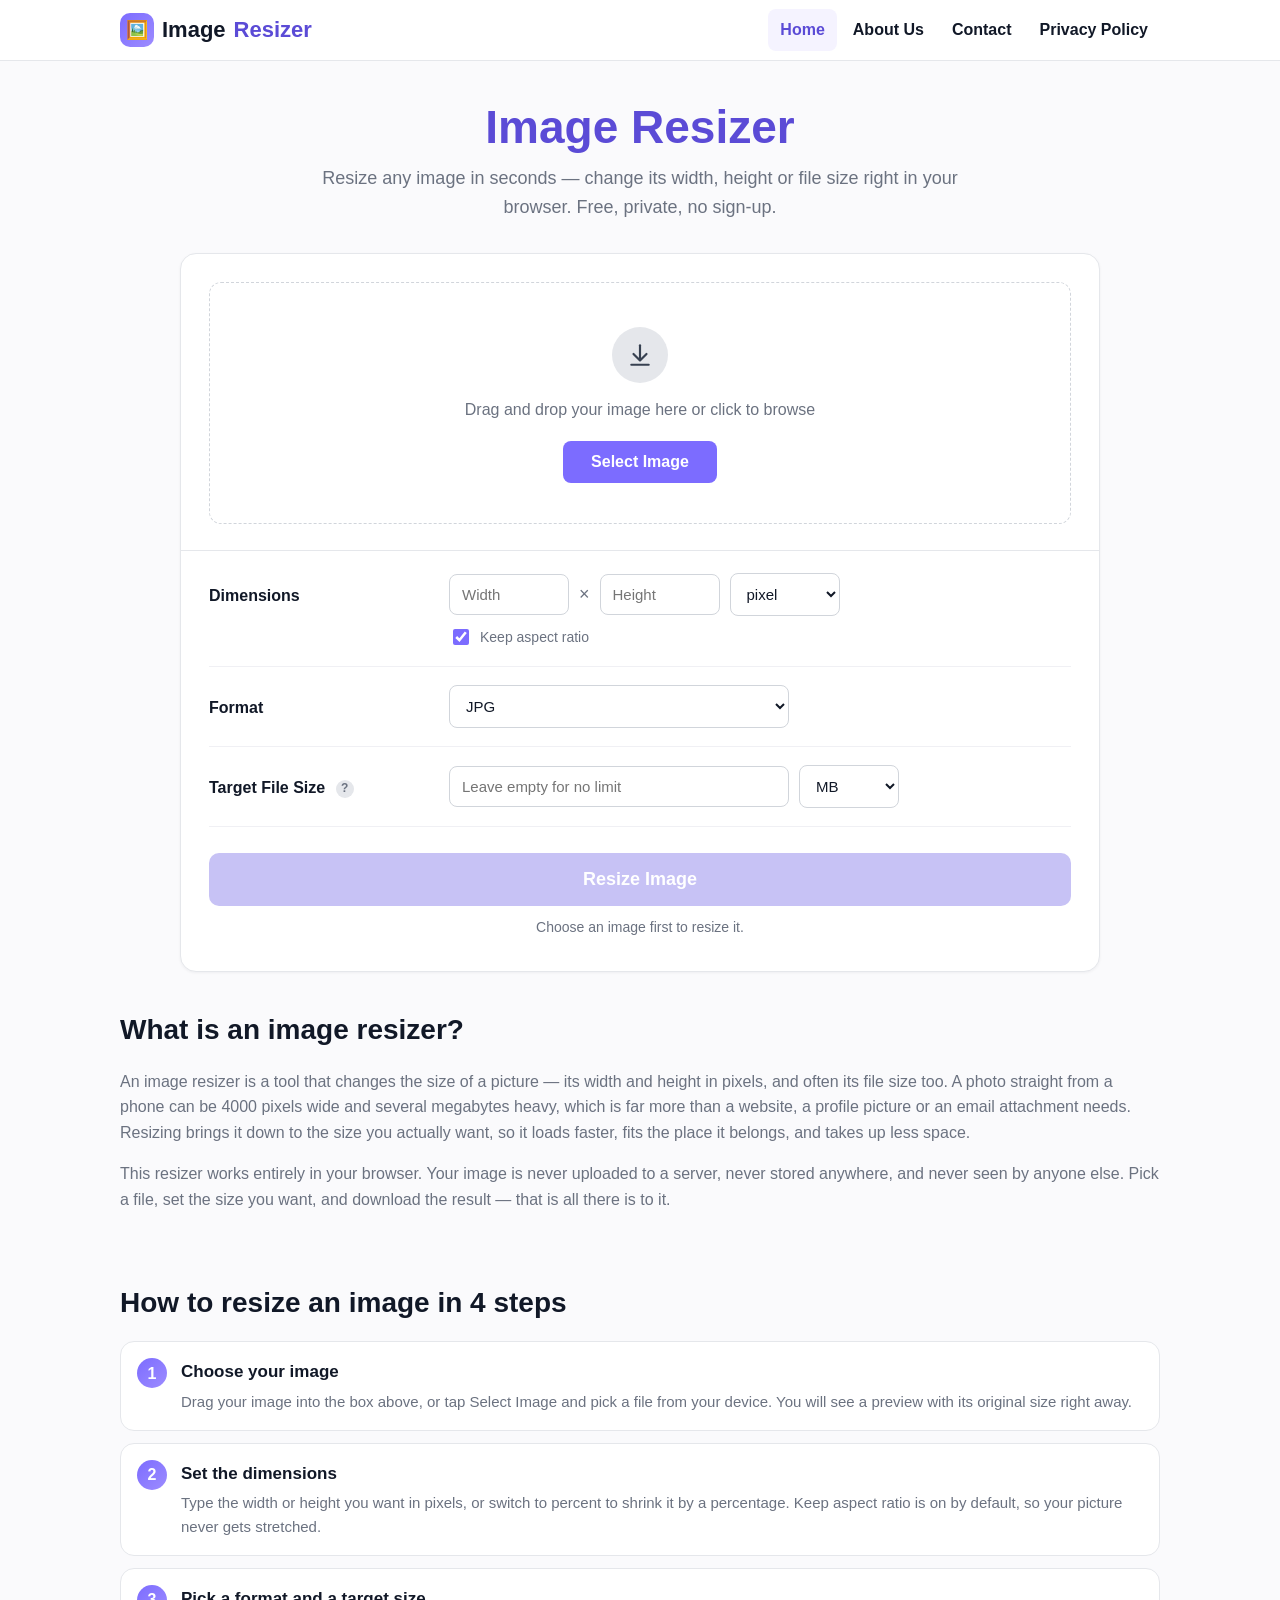
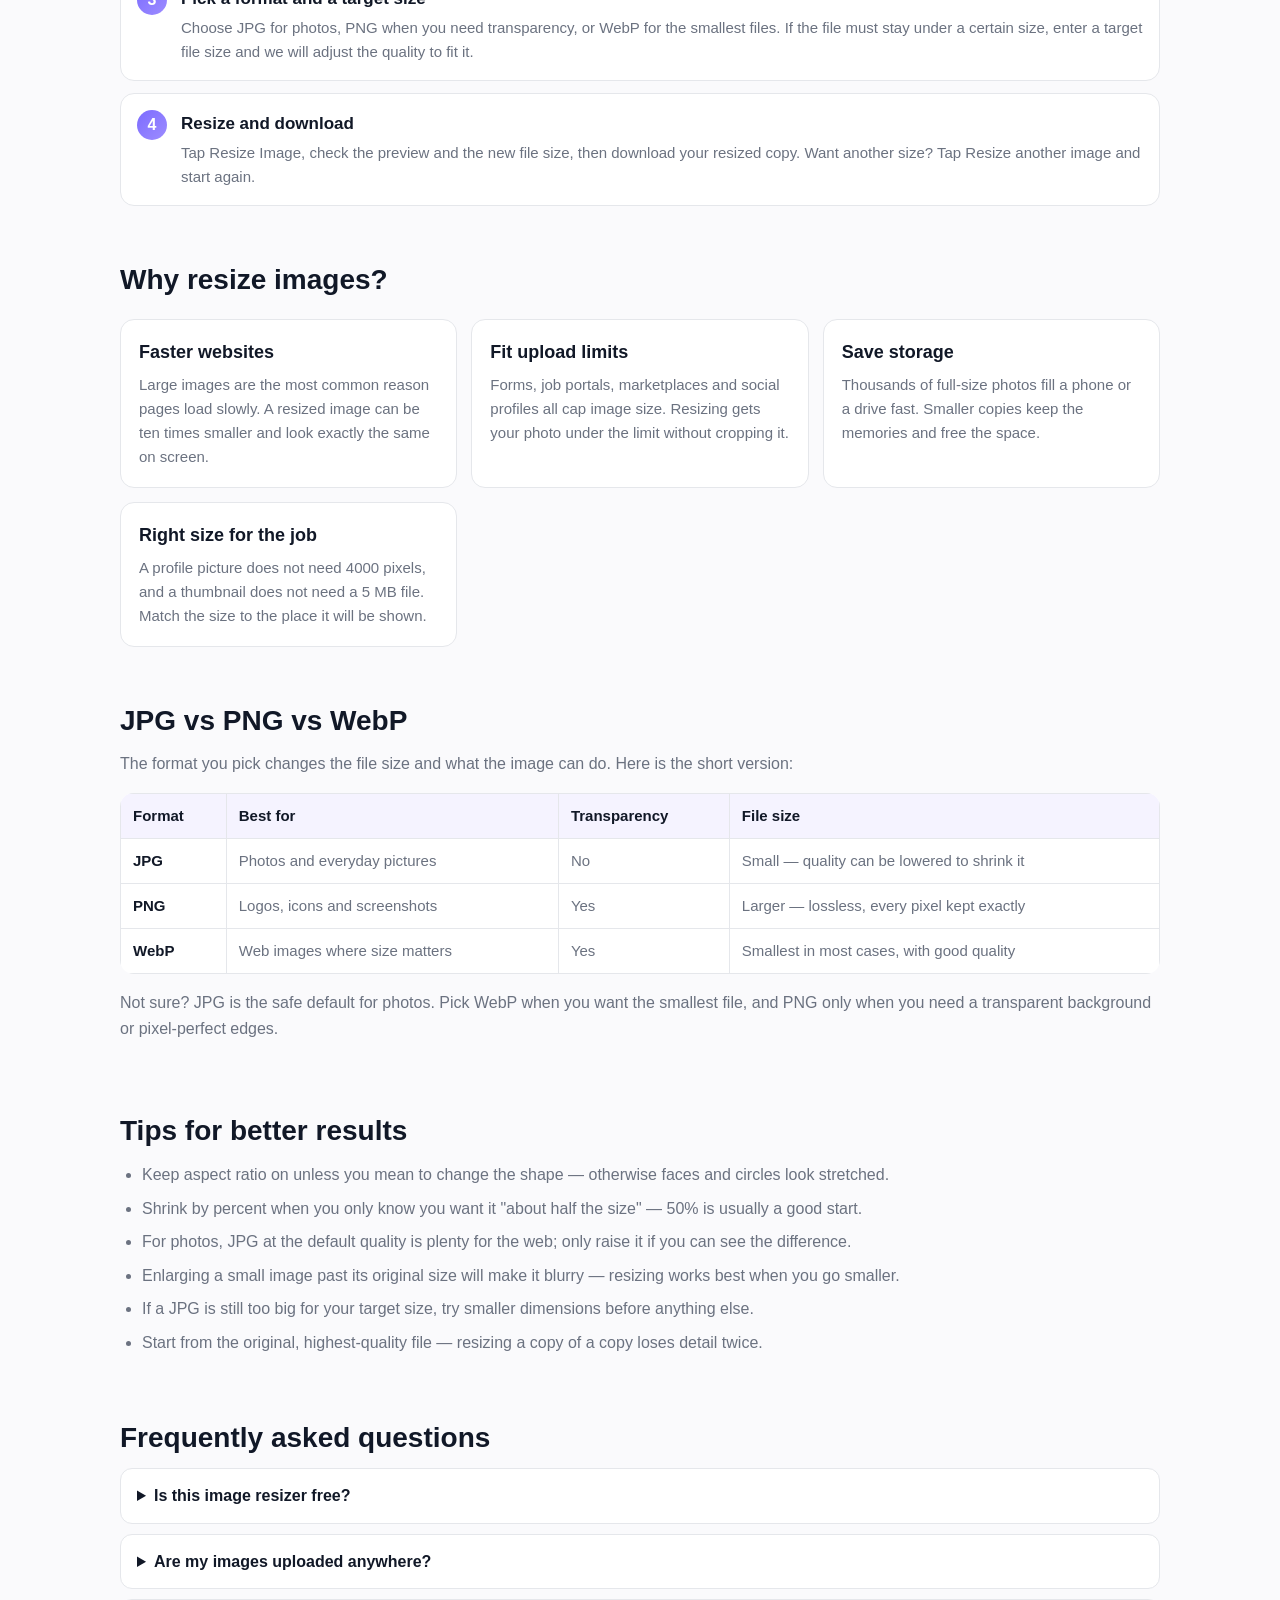
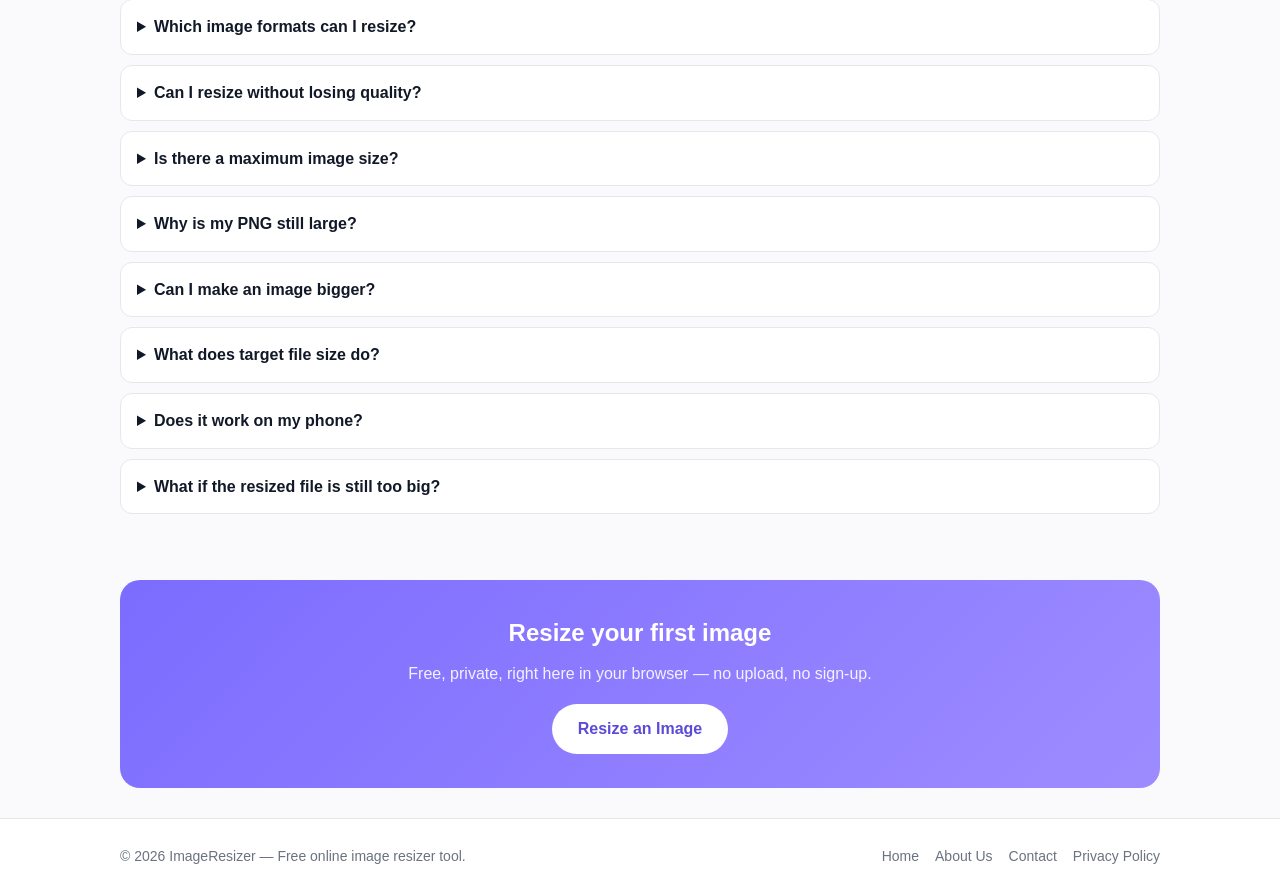
==== index.html @ dc0fe20d "Add GSC verification tag and GA4 tag (G-L9E8XYBW71)" ====
<!DOCTYPE html>
<html lang="en">
<head>
<meta charset="UTF-8">
<meta name="viewport" content="width=device-width, initial-scale=1.0">
<title>Image Resizer - Resize Images Online Free</title>
<meta name="description" content="Resize images online free — change width, height and format (JPG, PNG, WebP) and shrink file size right in your browser. Fast, private, no upload, no sign-up.">
<meta name="google-site-verification" content="_-BRUVU3ety-sxMiKPLYXIAc3S__Jb0sioMftiq5Fuo" />
<!-- Google tag (gtag.js) -->
<script async src="https://www.googletagmanager.com/gtag/js?id=G-L9E8XYBW71"></script>
<script>
  window.dataLayer = window.dataLayer || [];
  function gtag(){dataLayer.push(arguments);}
  gtag('js', new Date());
  gtag('config', 'G-L9E8XYBW71');
</script>
<meta name="keywords" content="image resizer, resize image, resize images online, image size reducer, jpg resizer, png resizer, webp resizer, compress image">
<link rel="canonical" href="https://simpleimageresizer.github.io/">
<meta property="og:title" content="Image Resizer - Resize Images Online Free">
<meta property="og:description" content="Resize images free in your browser — change dimensions, format and file size. No upload, no sign-up.">
<meta property="og:type" content="website">
<meta property="og:url" content="https://simpleimageresizer.github.io/">
<link rel="stylesheet" href="styles.css">
<link rel="icon" href="data:image/svg+xml,<svg xmlns='http://www.w3.org/2000/svg' viewBox='0 0 100 100'><text y='.9em' font-size='90'>🖼️</text></svg>">
</head>
<body>
<header class="site">
  <div class="wrap">
    <a class="logo" href="https://simpleimageresizer.github.io/"><span class="mark">🖼️</span>Image<b> Resizer</b></a>
    <button type="button" class="menu-btn" id="menuBtn" aria-label="Menu" aria-expanded="false"><span></span><span></span><span></span></button>
    <nav class="main">
      <a href="https://simpleimageresizer.github.io/" class="active">Home</a>
      <a href="about.html">About Us</a>
      <a href="contact.html">Contact</a>
      <a href="privacy-policy.html">Privacy Policy</a>
    </nav>
  </div>
</header>

<main class="wrap">
  <div class="hero">
    <h1>Image Resizer</h1>
    <p class="lede">Resize any image in seconds — change its width, height or file size right in your browser. Free, private, no sign-up.</p>
  </div>

  <!-- Image Resizer tool -->
  <div class="tool-card" id="tool">
    <div class="drop-zone" id="dropZone" tabindex="0" role="button" aria-label="Choose an image to resize">
      <span class="drop-icon">
        <svg width="26" height="26" viewBox="0 0 24 24" fill="none" stroke="#374151" stroke-width="2" stroke-linecap="round" stroke-linejoin="round" aria-hidden="true"><path d="M12 3v12"/><path d="M6 11l6 6 6-6"/><path d="M4 21h16"/></svg>
      </span>
      <p class="drop-text">Drag and drop your image here or click to browse</p>
      <button type="button" class="btn-purple" id="selectImageBtn">Select Image</button>
      <input type="file" id="fileInput" accept="image/*" hidden>
    </div>

    <div class="file-info" id="fileInfo">
      <img id="previewImg" alt="Your chosen image">
      <div>
        <div class="file-name" id="fileName"></div>
        <div class="file-meta" id="fileMeta"></div>
      </div>
    </div>

    <div class="tool-divider"></div>

    <div class="settings">
      <div class="setting-row">
        <label for="dimWidth">Dimensions</label>
        <div class="setting-controls">
          <div class="dim-inputs">
            <input type="number" id="dimWidth" placeholder="Width" min="1" aria-label="Width">
            <span class="times" aria-hidden="true">×</span>
            <input type="number" id="dimHeight" placeholder="Height" min="1" aria-label="Height">
            <select id="dimUnit" aria-label="Dimension unit">
              <option value="pixel" selected>pixel</option>
              <option value="percent">percent</option>
            </select>
          </div>
          <label class="keep-aspect"><input type="checkbox" id="keepAspect" checked> Keep aspect ratio</label>
        </div>
      </div>

      <div class="setting-row">
        <label for="formatSelect">Format</label>
        <div class="setting-controls">
          <select id="formatSelect" class="wide">
            <option value="jpg" selected>JPG</option>
            <option value="png">PNG</option>
            <option value="webp">WebP</option>
          </select>
        </div>
      </div>

      <div class="setting-row">
        <span class="setting-label">Target File Size
          <span class="help-icon" tabindex="0">?<span class="help-tip">Optional. We lower the quality just enough to get the file under this size. It works for JPG and WebP. PNG is lossless, so a target size does not apply to it.</span></span>
        </span>
        <div class="setting-controls">
          <div class="target-inputs">
            <input type="number" id="targetSize" placeholder="Leave empty for no limit" min="0" step="any" aria-label="Target file size">
            <select id="targetUnit" aria-label="Target file size unit">
              <option value="mb" selected>MB</option>
              <option value="kb">KB</option>
            </select>
          </div>
        </div>
      </div>
    </div>

    <div class="resize-action">
      <button type="button" class="btn-purple resize-btn" id="resizeBtn" disabled>Resize Image</button>
      <p class="resize-hint" id="resizeHint">Choose an image first to resize it.</p>
      <p class="error-box" id="errorBox" role="alert"></p>
    </div>

    <div class="result" id="resultBox">
      <h3>Your resized image</h3>
      <img id="resultImg" alt="Resized image">
      <p class="result-meta" id="resultDims"></p>
      <p class="result-note" id="resultNote"></p>
      <div class="result-actions">
        <button type="button" class="btn-purple" id="downloadBtn">Download</button>
        <button type="button" class="link-btn" id="againLink">Resize another image</button>
      </div>
    </div>
  </div>

  <section class="block">
    <h2>What is an image resizer?</h2>
    <p>An image resizer is a tool that changes the size of a picture — its width and height in pixels, and often its file size too. A photo straight from a phone can be 4000 pixels wide and several megabytes heavy, which is far more than a website, a profile picture or an email attachment needs. Resizing brings it down to the size you actually want, so it loads faster, fits the place it belongs, and takes up less space.</p>
    <p>This resizer works entirely in your browser. Your image is never uploaded to a server, never stored anywhere, and never seen by anyone else. Pick a file, set the size you want, and download the result — that is all there is to it.</p>
  </section>

  <section class="block">
    <h2>How to resize an image in 4 steps</h2>
    <ol class="steps">
      <li><h3>Choose your image</h3><p>Drag your image into the box above, or tap Select Image and pick a file from your device. You will see a preview with its original size right away.</p></li>
      <li><h3>Set the dimensions</h3><p>Type the width or height you want in pixels, or switch to percent to shrink it by a percentage. Keep aspect ratio is on by default, so your picture never gets stretched.</p></li>
      <li><h3>Pick a format and a target size</h3><p>Choose JPG for photos, PNG when you need transparency, or WebP for the smallest files. If the file must stay under a certain size, enter a target file size and we will adjust the quality to fit it.</p></li>
      <li><h3>Resize and download</h3><p>Tap Resize Image, check the preview and the new file size, then download your resized copy. Want another size? Tap Resize another image and start again.</p></li>
    </ol>
  </section>

  <section class="block">
    <h2>Why resize images?</h2>
    <div class="cards">
      <div class="card"><h3>Faster websites</h3><p>Large images are the most common reason pages load slowly. A resized image can be ten times smaller and look exactly the same on screen.</p></div>
      <div class="card"><h3>Fit upload limits</h3><p>Forms, job portals, marketplaces and social profiles all cap image size. Resizing gets your photo under the limit without cropping it.</p></div>
      <div class="card"><h3>Save storage</h3><p>Thousands of full-size photos fill a phone or a drive fast. Smaller copies keep the memories and free the space.</p></div>
      <div class="card"><h3>Right size for the job</h3><p>A profile picture does not need 4000 pixels, and a thumbnail does not need a 5 MB file. Match the size to the place it will be shown.</p></div>
    </div>
  </section>

  <section class="block">
    <h2>JPG vs PNG vs WebP</h2>
    <p class="intro">The format you pick changes the file size and what the image can do. Here is the short version:</p>
    <table class="compare">
      <tr><th>Format</th><th>Best for</th><th>Transparency</th><th>File size</th></tr>
      <tr><td>JPG</td><td>Photos and everyday pictures</td><td>No</td><td>Small — quality can be lowered to shrink it</td></tr>
      <tr><td>PNG</td><td>Logos, icons and screenshots</td><td>Yes</td><td>Larger — lossless, every pixel kept exactly</td></tr>
      <tr><td>WebP</td><td>Web images where size matters</td><td>Yes</td><td>Smallest in most cases, with good quality</td></tr>
    </table>
    <p>Not sure? JPG is the safe default for photos. Pick WebP when you want the smallest file, and PNG only when you need a transparent background or pixel-perfect edges.</p>
  </section>

  <section class="block">
    <h2>Tips for better results</h2>
    <ul class="tips">
      <li>Keep aspect ratio on unless you mean to change the shape — otherwise faces and circles look stretched.</li>
      <li>Shrink by percent when you only know you want it "about half the size" — 50% is usually a good start.</li>
      <li>For photos, JPG at the default quality is plenty for the web; only raise it if you can see the difference.</li>
      <li>Enlarging a small image past its original size will make it blurry — resizing works best when you go smaller.</li>
      <li>If a JPG is still too big for your target size, try smaller dimensions before anything else.</li>
      <li>Start from the original, highest-quality file — resizing a copy of a copy loses detail twice.</li>
    </ul>
  </section>

  <section class="block faq">
    <h2>Frequently asked questions</h2>
    <details><summary>Is this image resizer free?</summary>
    <p>Yes, completely free. There are no limits on how many images you resize, no account and no watermark on your pictures.</p></details>
    <details><summary>Are my images uploaded anywhere?</summary>
    <p>No. Everything happens on your own device, in your browser. Your image is never sent to a server, stored or shared — when you close the page, it is gone.</p></details>
    <details><summary>Which image formats can I resize?</summary>
    <p>You can open any common image your browser can read — JPG, PNG, WebP, GIF, BMP and more. The result is saved as JPG, PNG or WebP, whichever you pick.</p></details>
    <details><summary>Can I resize without losing quality?</summary>
    <p>Going smaller always keeps the picture looking sharp, because you are throwing away extra pixels, not inventing new ones. PNG is lossless, so it keeps every pixel exactly. JPG and WebP lose a little quality to save space, and the target file size option controls how much.</p></details>
    <details><summary>Is there a maximum image size?</summary>
    <p>You can resize images up to 8,000 pixels on the longest side. Very large files from modern phones work fine — your browser does the work, so a slow connection is never a problem.</p></details>
    <details><summary>Why is my PNG still large?</summary>
    <p>PNG is lossless, so it cannot trade quality for size the way JPG and WebP can. If you need a small file, switch the format to JPG or WebP and set a target file size.</p></details>
    <details><summary>Can I make an image bigger?</summary>
    <p>Yes — you can enter dimensions larger than the original, or a percent over 100%. But an enlarged image will look softer and blurrier than the original, because no new detail can be added.</p></details>
    <details><summary>What does target file size do?</summary>
    <p>It is optional. If you set one, the tool lowers the JPG or WebP quality just enough to get the file under that size. If even the lowest quality is still over your target, it tells you so and gives you the smallest file it can make.</p></details>
    <details><summary>Does it work on my phone?</summary>
    <p>Yes. The tool works in any modern browser on phones, tablets, laptops and desktops — no app to install.</p></details>
    <details><summary>What if the resized file is still too big?</summary>
    <p>Try smaller dimensions first — halving the width and height cuts the file size far more than lowering quality. Switching from PNG to JPG or WebP helps too.</p></details>
  </section>

  <div class="cta">
    <h2>Resize your first image</h2>
    <p>Free, private, right here in your browser — no upload, no sign-up.</p>
    <a class="btn" href="#tool">Resize an Image</a>
  </div>
</main>

<footer class="site">
  <div class="wrap">
    <span>© 2026 ImageResizer — Free online image resizer tool.</span>
    <nav>
      <a href="https://simpleimageresizer.github.io/">Home</a>
      <a href="about.html">About Us</a>
      <a href="contact.html">Contact</a>
      <a href="privacy-policy.html">Privacy Policy</a>
    </nav>
  </div>
</footer>
<script src="app.js"></script>
</body>
</html>
---- styles.css ----
/* Image Resizer — purple accent, clean light theme. */
:root {
  --bg: #fafafc;
  --panel: #ffffff;
  --panel2: #f5f3ff;
  --line: #e5e7eb;
  --line-dark: #d1d5db;
  --text: #111827;
  --muted: #6b7280;
  --accent: #7c6cff;
  --accent2: #9d8cff;
  --accent-dark: #5b4bd6;
}
* { box-sizing: border-box; }
html { scroll-behavior: smooth; }
body {
  margin: 0;
  font-family: -apple-system, BlinkMacSystemFont, "Segoe UI", Roboto, Helvetica, Arial, sans-serif;
  color: var(--text);
  background: var(--bg);
  line-height: 1.6;
}
a { color: var(--accent-dark); text-decoration: none; }
a:hover { text-decoration: underline; }
.wrap { max-width: 1080px; margin: 0 auto; padding: 0 20px; }

/* Header */
header.site { background: #fff; border-bottom: 1px solid var(--line); position: sticky; top: 0; z-index: 10; }
header.site .wrap { display: flex; align-items: center; justify-content: space-between; min-height: 60px; }
.logo { font-size: 22px; font-weight: 800; color: var(--text); display: flex; align-items: center; gap: 8px; }
.logo:hover { text-decoration: none; }
.logo .mark { width: 34px; height: 34px; border-radius: 10px; background: linear-gradient(135deg, var(--accent), var(--accent2)); color: #fff; display: inline-flex; align-items: center; justify-content: center; font-size: 18px; }
.logo b { color: var(--accent-dark); font-weight: 800; }
nav.main { display: flex; gap: 4px; flex-wrap: wrap; }
nav.main a { color: var(--text); font-weight: 600; padding: 8px 12px; border-radius: 8px; }
nav.main a:hover, nav.main a.active { background: var(--panel2); color: var(--accent-dark); text-decoration: none; }
.menu-btn { display: none; }

/* Hero + H1 */
.hero { text-align: center; padding: 40px 20px 6px; }
.hero h1 { font-size: 46px; line-height: 1.15; margin: 0 0 10px; color: var(--accent-dark); }
.hero p.lede { font-size: 18px; color: var(--muted); max-width: 660px; margin: 0 auto 26px; }

/* ---------- Image Resizer tool ---------- */
.tool-card {
  background: #fff; border: 1px solid var(--line); border-radius: 16px;
  padding: 28px; max-width: 920px; margin: 0 auto 10px;
  box-shadow: 0 1px 3px rgba(17, 24, 39, .05);
}
.drop-zone {
  border: 1.5px dashed var(--line-dark); border-radius: 12px;
  padding: 44px 20px 40px; text-align: center; cursor: pointer;
  transition: border-color .15s, background .15s;
}
.drop-zone:hover { border-color: var(--accent); }
.drop-zone.drag-over { border-color: var(--accent); background: var(--panel2); }
.drop-zone:focus-visible { outline: 2px solid var(--accent); outline-offset: 2px; }
.drop-icon {
  width: 56px; height: 56px; border-radius: 999px; background: #e5e7eb;
  display: inline-flex; align-items: center; justify-content: center; margin-bottom: 14px;
}
.drop-zone p.drop-text { margin: 0 0 18px; color: var(--muted); font-size: 16px; }
.btn-purple {
  display: inline-block; border: 0; cursor: pointer; padding: 12px 28px; border-radius: 8px;
  font-size: 16px; font-weight: 700; color: #fff; background: var(--accent); font-family: inherit;
}
.btn-purple:hover { background: #6a5cff; }
.btn-purple:disabled { background: #c7c2f5; cursor: not-allowed; }
.file-info {
  display: none; align-items: center; gap: 14px; margin-top: 18px;
  border: 1px solid var(--line); border-radius: 12px; padding: 12px 14px; text-align: left;
}
.file-info.show { display: flex; }
.file-info img { width: 72px; height: 72px; object-fit: contain; border-radius: 8px; background: #f3f4f6; flex: none; }
.file-info .file-name { font-weight: 700; word-break: break-all; }
.file-info .file-meta { color: var(--muted); font-size: 14px; margin-top: 2px; }
.tool-divider { border-top: 1px solid var(--line); margin: 26px -28px 0; }
.settings { padding-top: 4px; }
.setting-row { display: flex; align-items: flex-start; gap: 20px; padding: 18px 0; border-bottom: 1px solid #f0f0f4; }
.setting-row > label, .setting-row .setting-label { width: 220px; flex: none; font-weight: 700; padding-top: 10px; }
.setting-controls { flex: 1; min-width: 0; }
.dim-inputs { display: flex; align-items: center; gap: 10px; flex-wrap: wrap; }
.dim-inputs .times { color: var(--muted); font-size: 18px; }
.tool-card input[type="number"], .tool-card select {
  padding: 11px 12px; border: 1.5px solid var(--line-dark); border-radius: 8px;
  font-size: 15px; font-family: inherit; background: #fff; color: var(--text);
}
.tool-card input[type="number"]:focus, .tool-card select:focus { outline: none; border-color: var(--accent); }
.dim-inputs input[type="number"] { width: 120px; }
.dim-inputs select { width: 110px; }
.setting-controls select.wide { width: 100%; max-width: 340px; }
.target-inputs { display: flex; align-items: center; gap: 10px; flex-wrap: wrap; }
.target-inputs input[type="number"] { width: 100%; max-width: 340px; flex: 1; min-width: 180px; }
.target-inputs select { width: 100px; }
.keep-aspect { display: flex; align-items: center; gap: 8px; margin-top: 10px; font-size: 14px; color: var(--muted); cursor: pointer; }
.keep-aspect input { accent-color: var(--accent); width: 16px; height: 16px; cursor: pointer; }
.help-icon {
  display: inline-flex; width: 18px; height: 18px; border-radius: 50%; background: #e5e7eb;
  color: #6b7280; font-size: 12px; font-weight: 700; align-items: center; justify-content: center;
  cursor: help; position: relative; margin-left: 6px; vertical-align: 1px;
}
.help-icon .help-tip {
  display: none; position: absolute; left: 50%; bottom: calc(100% + 8px); transform: translateX(-50%);
  width: 240px; background: #111827; color: #fff; font-size: 13px; font-weight: 400; line-height: 1.5;
  border-radius: 8px; padding: 10px 12px; z-index: 5; text-align: left;
}
.help-icon:hover .help-tip, .help-icon:focus .help-tip { display: block; }
.resize-action { text-align: center; padding: 26px 0 4px; }
.resize-btn { width: 100%; padding: 16px; font-size: 18px; border-radius: 10px; }
.resize-hint { color: var(--muted); font-size: 14px; margin: 10px 0 0; }
.error-box {
  display: none; background: #fef2f2; border: 1px solid #fecaca; color: #b91c1c;
  border-radius: 10px; padding: 12px 14px; margin-top: 16px; font-size: 15px;
}
.error-box.show { display: block; }
.result { display: none; margin-top: 26px; border-top: 1px solid var(--line); padding-top: 24px; text-align: center; }
.result.show { display: block; }
.result h3 { margin: 0 0 12px; font-size: 20px; color: var(--text); }
.result img { max-width: 100%; max-height: 320px; border: 1px solid var(--line); border-radius: 12px; }
.result-meta { color: var(--muted); margin: 12px 0 4px; font-size: 15px; }
.result-note {
  display: none; font-size: 14px; color: #92400e; background: #fffbeb; border: 1px solid #fde68a;
  border-radius: 8px; padding: 10px 12px; margin: 12px auto 0; max-width: 560px; text-align: left;
}
.result-note.show { display: block; }
.result-actions { display: flex; gap: 12px; justify-content: center; align-items: center; flex-wrap: wrap; margin-top: 16px; }
.link-btn {
  background: none; border: 0; color: var(--accent-dark); font-weight: 700; cursor: pointer;
  font-size: 15px; font-family: inherit; padding: 12px 6px;
}
.link-btn:hover { text-decoration: underline; }

/* Content sections */
section.block { padding: 26px 0; }
section.block h2 { font-size: 28px; margin: 0 0 8px; color: var(--text); }
section.block > p.intro { color: var(--muted); margin-top: 0; }
section.block p, section.block li { color: var(--muted); }
.cards { display: grid; grid-template-columns: repeat(auto-fit, minmax(260px, 1fr)); gap: 14px; margin-top: 16px; }
.card { background: var(--panel); border: 1px solid var(--line); border-radius: 14px; padding: 18px; }
.card h3 { margin: 0 0 6px; font-size: 18px; color: var(--text); }
.card p { margin: 0; color: var(--muted); font-size: 15px; }
.steps { counter-reset: step; list-style: none; padding: 0; margin: 16px 0 0; display: grid; gap: 12px; }
.steps li { background: var(--panel); border: 1px solid var(--line); border-radius: 14px; padding: 16px 16px 16px 60px; position: relative; }
.steps li::before {
  counter-increment: step; content: counter(step);
  position: absolute; left: 16px; top: 16px; width: 30px; height: 30px; border-radius: 50%;
  background: linear-gradient(135deg, var(--accent), var(--accent2)); color: #fff; font-weight: 800; display: flex; align-items: center; justify-content: center;
}
.steps h3 { margin: 0 0 4px; font-size: 17px; color: var(--text); }
.steps p { margin: 0; color: var(--muted); font-size: 15px; }
table.compare { width: 100%; border-collapse: collapse; background: var(--panel); border-radius: 14px; overflow: hidden; font-size: 15px; }
table.compare th, table.compare td { border: 1px solid var(--line); padding: 10px 12px; text-align: left; }
table.compare th { background: var(--panel2); color: var(--text); }
table.compare td { color: var(--muted); }
table.compare td:first-child { font-weight: 700; color: var(--text); }
.tips { margin: 8px 0 0; padding-left: 22px; }
.tips li { margin-bottom: 8px; }
.faq details { background: var(--panel); border: 1px solid var(--line); border-radius: 12px; padding: 14px 16px; margin-bottom: 10px; }
.faq summary { font-weight: 700; cursor: pointer; font-size: 16px; color: var(--text); }
.faq p { color: var(--muted); margin: 8px 0 0; }
.cta { text-align: center; background: linear-gradient(135deg, var(--accent), var(--accent2)); color: #fff; border-radius: 20px; padding: 34px 20px; margin: 30px 0; }
.cta h2 { margin: 0 0 8px; color: #fff; }
.cta p { margin: 0 0 18px; color: rgba(255,255,255,.9); }
.cta a.btn { background: #fff; color: var(--accent-dark); font-weight: 800; padding: 12px 26px; border-radius: 999px; display: inline-block; }
.cta a.btn:hover { text-decoration: none; }

/* Sub pages */
.page { background: var(--panel); border: 1px solid var(--line); border-radius: 18px; padding: 30px; margin: 30px 0 40px; }
.page h1 { font-size: 34px; margin: 0 0 12px; color: var(--accent-dark); }
.page h2 { font-size: 22px; margin-top: 28px; color: var(--text); }
.page p, .page li { color: var(--muted); }
form.contact label { display: block; font-weight: 700; margin: 14px 0 4px; color: var(--text); }
form.contact input, form.contact textarea, form.contact select {
  width: 100%; padding: 12px; border: 2px solid var(--line); border-radius: 10px;
  font-family: inherit; font-size: 15px; background: #fff; color: var(--text);
}
form.contact input:focus, form.contact textarea:focus { outline: none; border-color: var(--accent); }
form.contact button { margin-top: 18px; }

/* Footer */
footer.site { border-top: 1px solid var(--line); background: #fff; padding: 26px 0; margin-top: 20px; }
footer.site .wrap { display: flex; justify-content: space-between; gap: 16px; flex-wrap: wrap; color: var(--muted); font-size: 14px; }
footer.site nav { display: flex; gap: 16px; flex-wrap: wrap; }
footer.site nav a { color: var(--muted); }

/* Shared buttons (contact form) */
.btn-main {
  display: inline-block; border: 0; cursor: pointer; padding: 14px 26px; border-radius: 999px;
  font-size: 17px; font-weight: 800; color: #fff;
  background: linear-gradient(135deg, var(--accent), var(--accent2)); font-family: inherit;
}
.btn-main:hover { opacity: .92; }

@media (max-width: 820px) {
  .hero h1 { font-size: 34px; }
  header.site .wrap { position: relative; }
  .menu-btn { display: flex; flex-direction: column; justify-content: center; gap: 5px; width: 40px; height: 40px; padding: 9px; background: none; border: 0; cursor: pointer; }
  .menu-btn span { display: block; height: 3px; background: var(--text); border-radius: 2px; transition: transform .2s, opacity .2s; }
  .menu-btn.open span:nth-child(1) { transform: translateY(8px) rotate(45deg); }
  .menu-btn.open span:nth-child(2) { opacity: 0; }
  .menu-btn.open span:nth-child(3) { transform: translateY(-8px) rotate(-45deg); }
  nav.main { display: none; }
  nav.main.open { display: flex; flex-direction: column; position: absolute; top: 100%; left: 0; right: 0; background: #fff; border-bottom: 1px solid var(--line); padding: 10px 20px 14px; gap: 2px; }
  nav.main.open a { padding: 10px 12px; }
  .tool-card { padding: 20px 16px; }
  .tool-divider { margin-left: -16px; margin-right: -16px; }
  .setting-row { flex-direction: column; gap: 8px; }
  .setting-row > label, .setting-row .setting-label { width: auto; padding-top: 0; }
  .dim-inputs input[type="number"] { width: 110px; }
  .drop-zone { padding: 32px 14px 28px; }
}
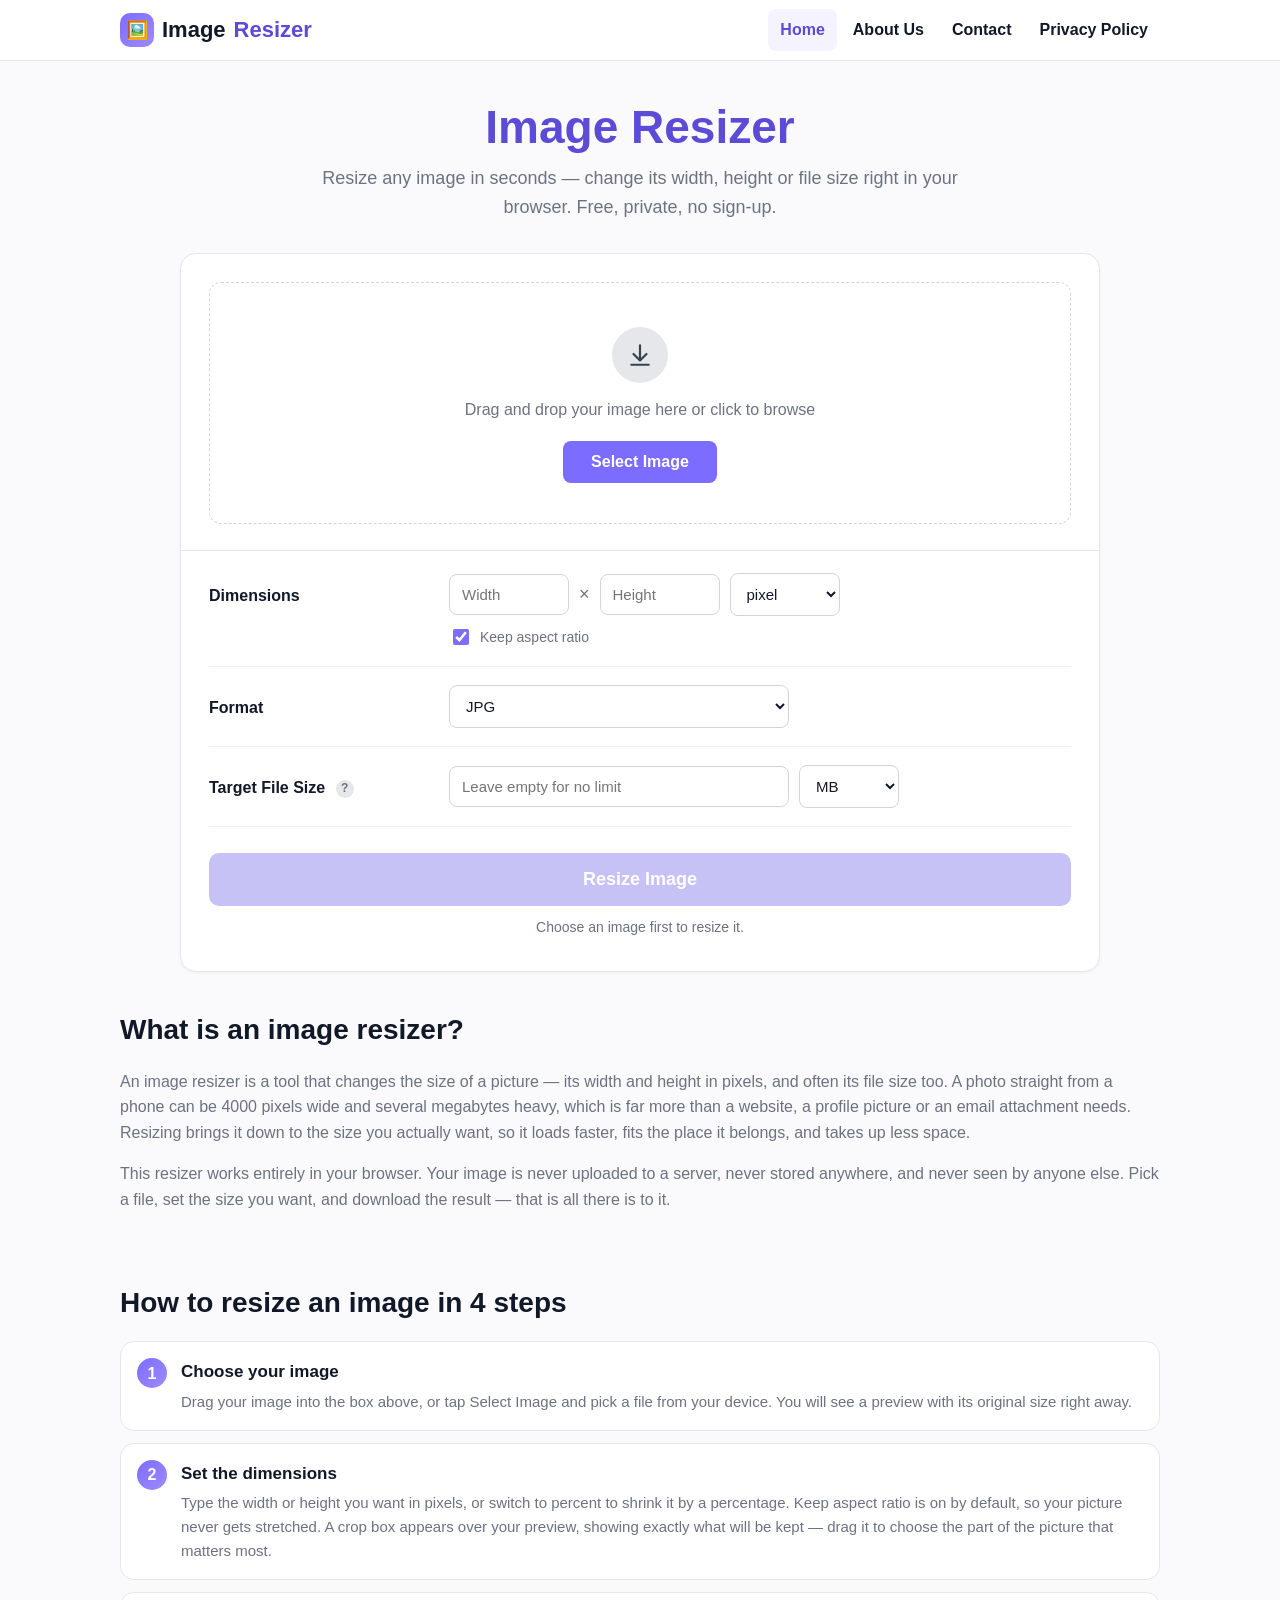
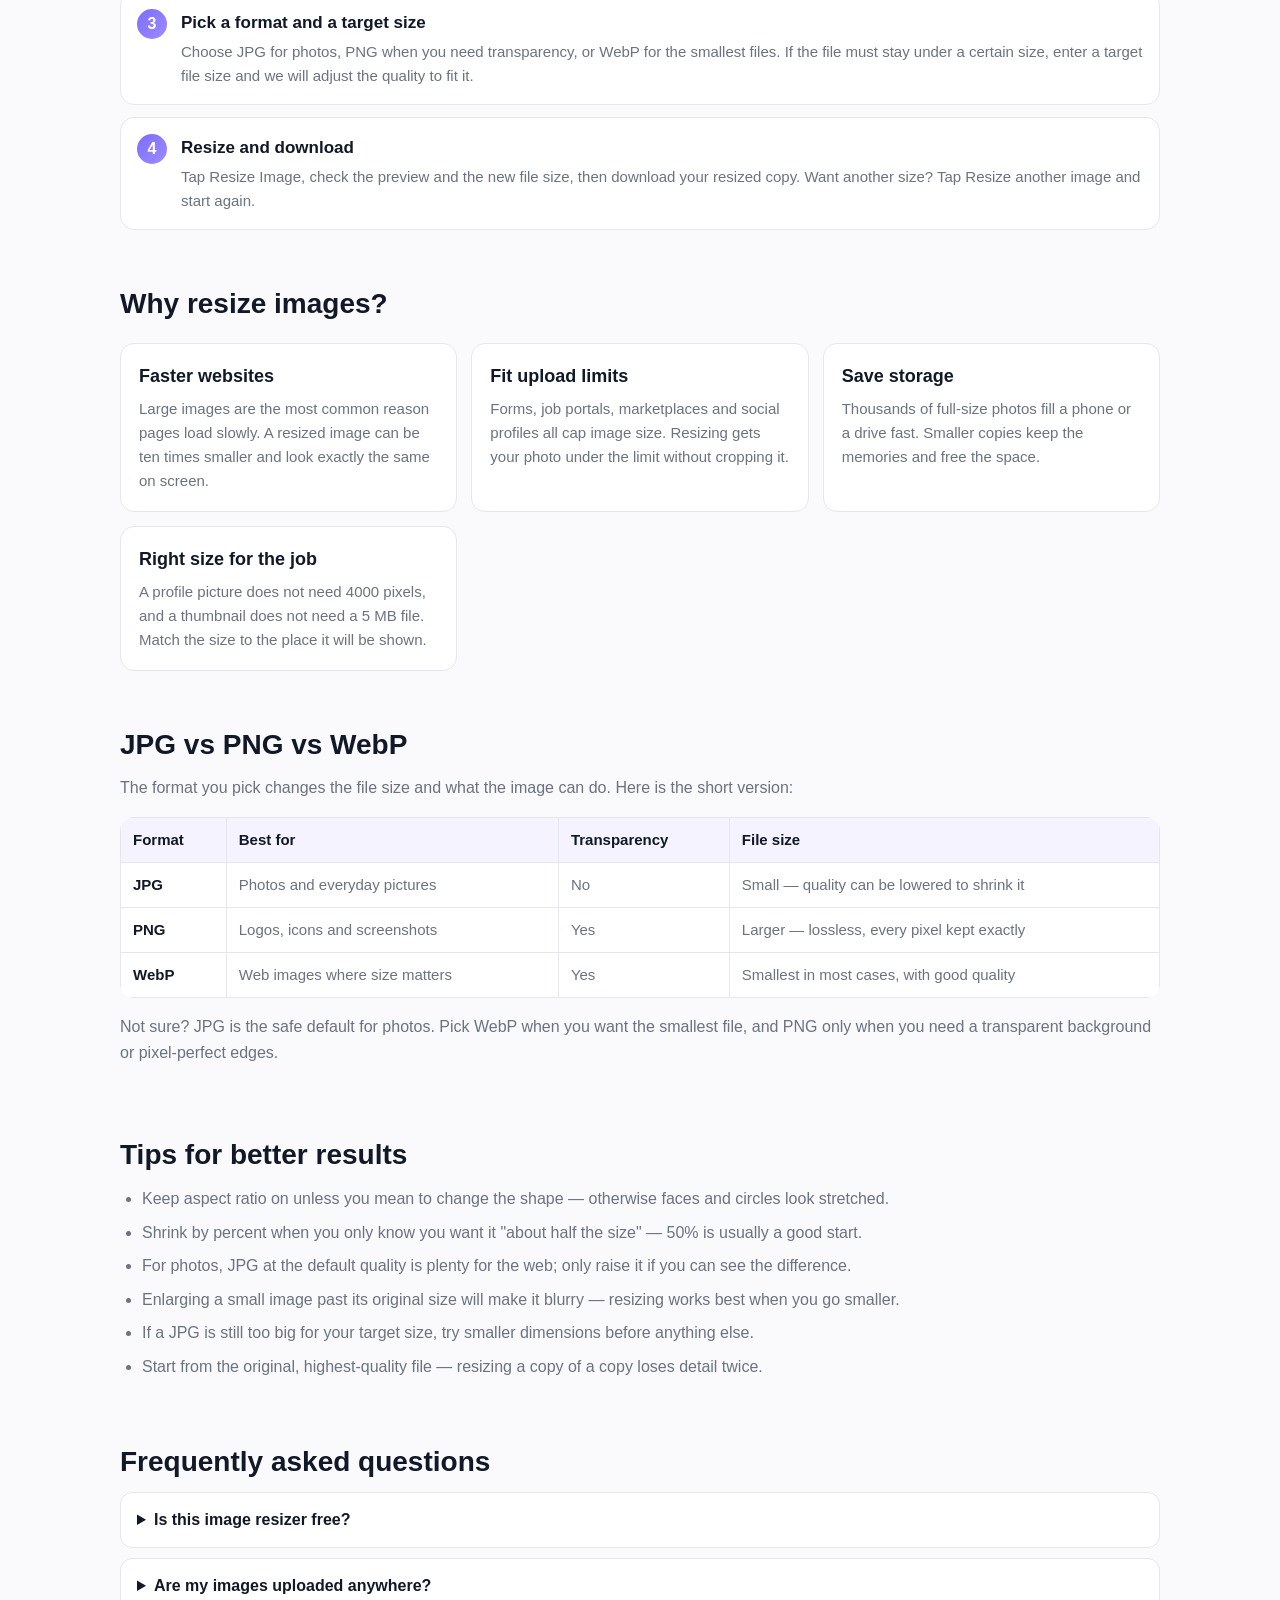
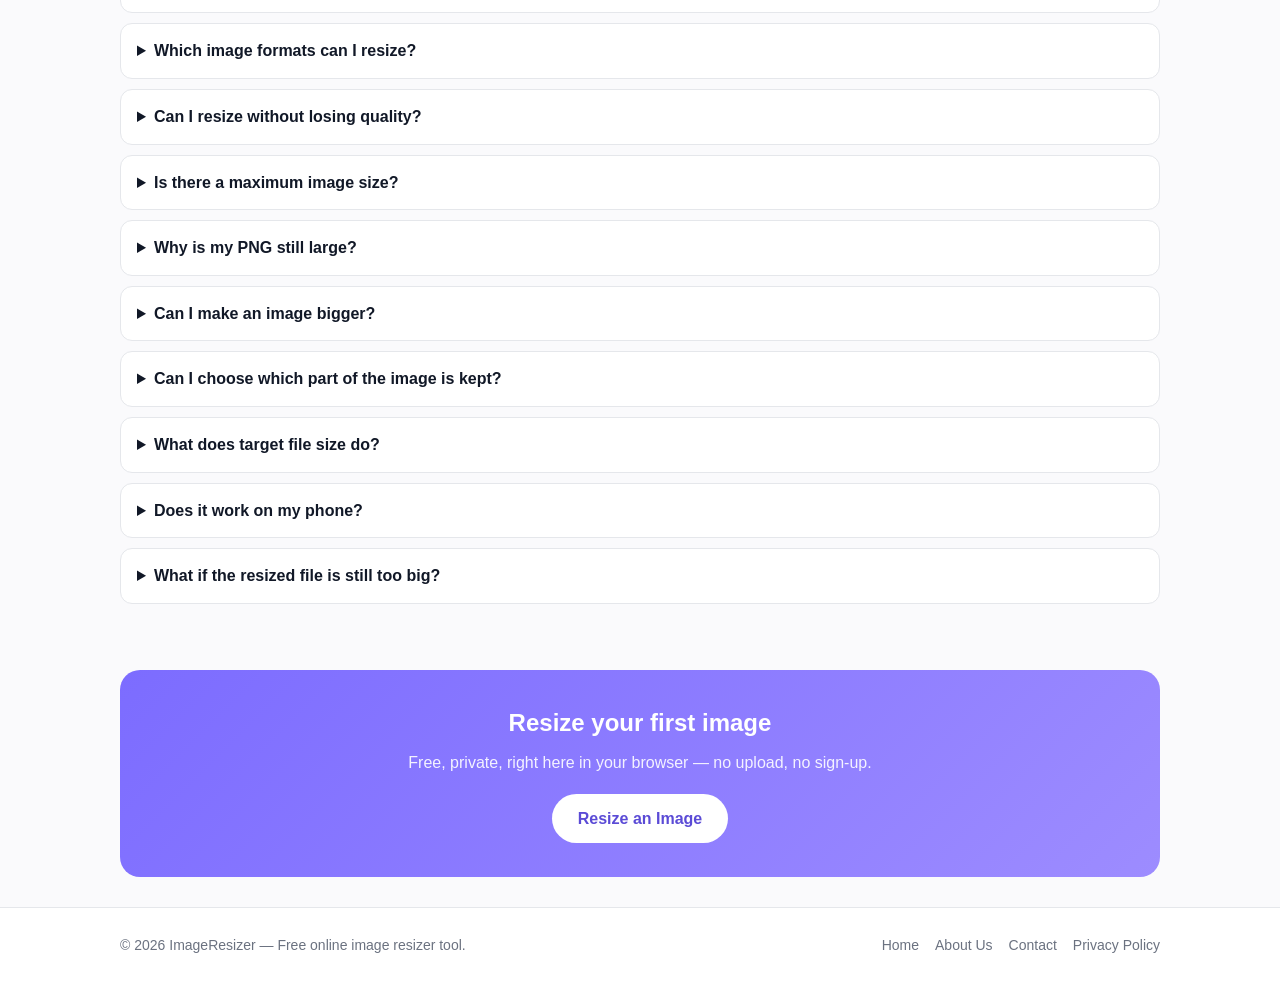
==== commit 37ccda94: "Add draggable crop box to the resizer tool" ====
--- a/index.html
+++ b/index.html
@@ -62,6 +62,17 @@
       </div>
     </div>
 
+    <div class="crop-stage-wrap" id="cropStageWrap">
+      <div class="crop-stage" id="cropStage">
+        <img id="cropImg" alt="Image to crop" draggable="false">
+        <div class="crop-box" id="cropBox">
+          <span class="crop-handle tl"></span><span class="crop-handle tr"></span>
+          <span class="crop-handle bl"></span><span class="crop-handle br"></span>
+        </div>
+      </div>
+      <p class="crop-caption" id="cropCaption"></p>
+    </div>
+
     <div class="tool-divider"></div>
 
     <div class="settings">
@@ -136,7 +147,7 @@
     <h2>How to resize an image in 4 steps</h2>
     <ol class="steps">
       <li><h3>Choose your image</h3><p>Drag your image into the box above, or tap Select Image and pick a file from your device. You will see a preview with its original size right away.</p></li>
-      <li><h3>Set the dimensions</h3><p>Type the width or height you want in pixels, or switch to percent to shrink it by a percentage. Keep aspect ratio is on by default, so your picture never gets stretched.</p></li>
+      <li><h3>Set the dimensions</h3><p>Type the width or height you want in pixels, or switch to percent to shrink it by a percentage. Keep aspect ratio is on by default, so your picture never gets stretched. A crop box appears over your preview, showing exactly what will be kept — drag it to choose the part of the picture that matters most.</p></li>
       <li><h3>Pick a format and a target size</h3><p>Choose JPG for photos, PNG when you need transparency, or WebP for the smallest files. If the file must stay under a certain size, enter a target file size and we will adjust the quality to fit it.</p></li>
       <li><h3>Resize and download</h3><p>Tap Resize Image, check the preview and the new file size, then download your resized copy. Want another size? Tap Resize another image and start again.</p></li>
     </ol>
@@ -192,6 +203,8 @@
     <p>PNG is lossless, so it cannot trade quality for size the way JPG and WebP can. If you need a small file, switch the format to JPG or WebP and set a target file size.</p></details>
     <details><summary>Can I make an image bigger?</summary>
     <p>Yes — you can enter dimensions larger than the original, or a percent over 100%. But an enlarged image will look softer and blurrier than the original, because no new detail can be added.</p></details>
+    <details><summary>Can I choose which part of the image is kept?</summary>
+    <p>Yes. When you set dimensions with a different shape than your image, a crop box appears over the preview. Drag it to the part you want to keep — only that area is resized and downloaded. If you keep the original shape, the whole image is used and no crop is needed.</p></details>
     <details><summary>What does target file size do?</summary>
     <p>It is optional. If you set one, the tool lowers the JPG or WebP quality just enough to get the file under that size. If even the lowest quality is still over your target, it tells you so and gives you the smallest file it can make.</p></details>
     <details><summary>Does it work on my phone?</summary>
--- a/styles.css
+++ b/styles.css
@@ -74,6 +74,24 @@
 .file-info img { width: 72px; height: 72px; object-fit: contain; border-radius: 8px; background: #f3f4f6; flex: none; }
 .file-info .file-name { font-weight: 700; word-break: break-all; }
 .file-info .file-meta { color: var(--muted); font-size: 14px; margin-top: 2px; }
+
+/* Draggable crop box */
+.crop-stage-wrap { display: none; margin-top: 18px; text-align: center; }
+.crop-stage-wrap.show { display: block; }
+.crop-stage { display: inline-block; position: relative; overflow: hidden; line-height: 0; border-radius: 12px; max-width: 100%; }
+.crop-stage img { display: block; max-width: 100%; max-height: 480px; user-select: none; -webkit-user-drag: none; }
+.crop-box {
+  position: absolute; border: 2px solid var(--accent); border-radius: 2px;
+  box-shadow: 0 0 0 9999px rgba(17, 24, 39, .55);
+  cursor: grab; touch-action: none; line-height: normal;
+}
+.crop-box.dragging { cursor: grabbing; }
+.crop-handle { position: absolute; width: 14px; height: 14px; background: #fff; border: 2px solid var(--accent); border-radius: 3px; }
+.crop-handle.tl { top: 4px; left: 4px; }
+.crop-handle.tr { top: 4px; right: 4px; }
+.crop-handle.bl { bottom: 4px; left: 4px; }
+.crop-handle.br { bottom: 4px; right: 4px; }
+.crop-caption { margin: 12px 0 0; font-size: 14px; color: var(--muted); text-align: left; }
 .tool-divider { border-top: 1px solid var(--line); margin: 26px -28px 0; }
 .settings { padding-top: 4px; }
 .setting-row { display: flex; align-items: flex-start; gap: 20px; padding: 18px 0; border-bottom: 1px solid #f0f0f4; }
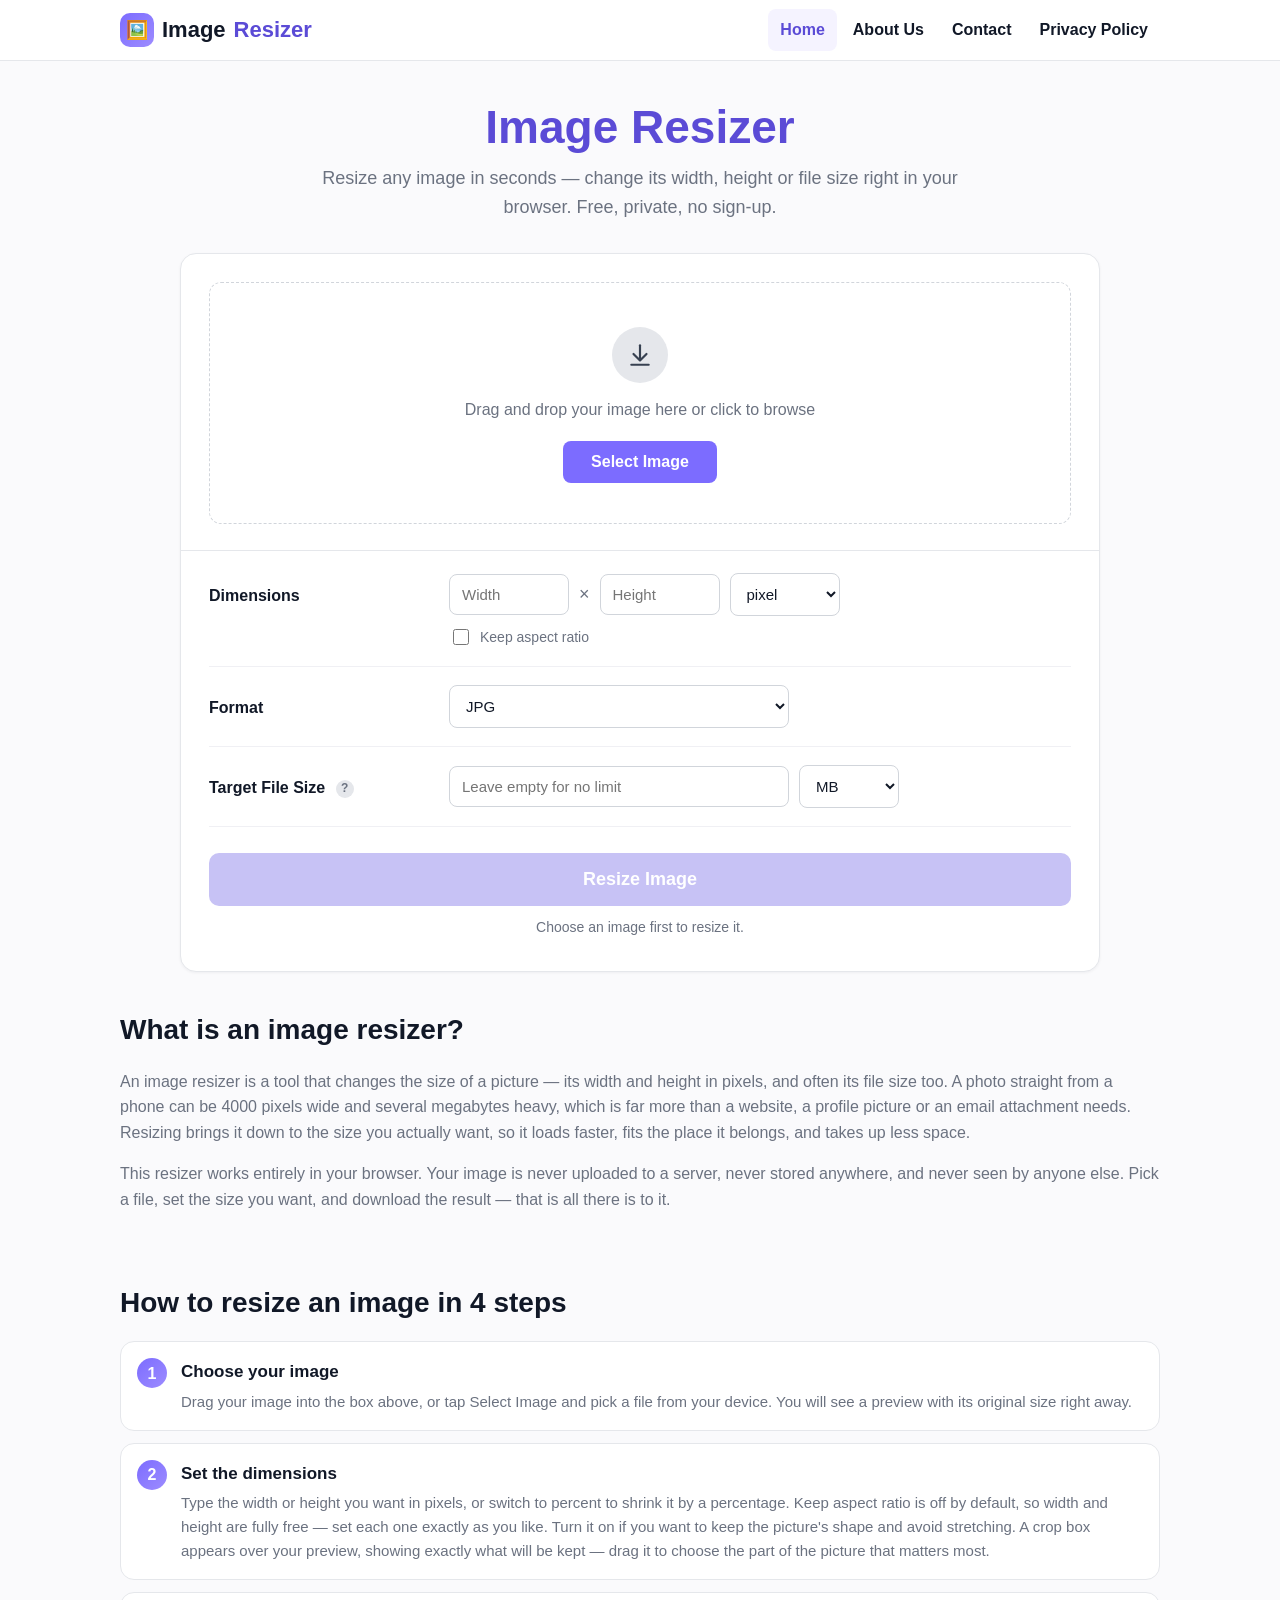
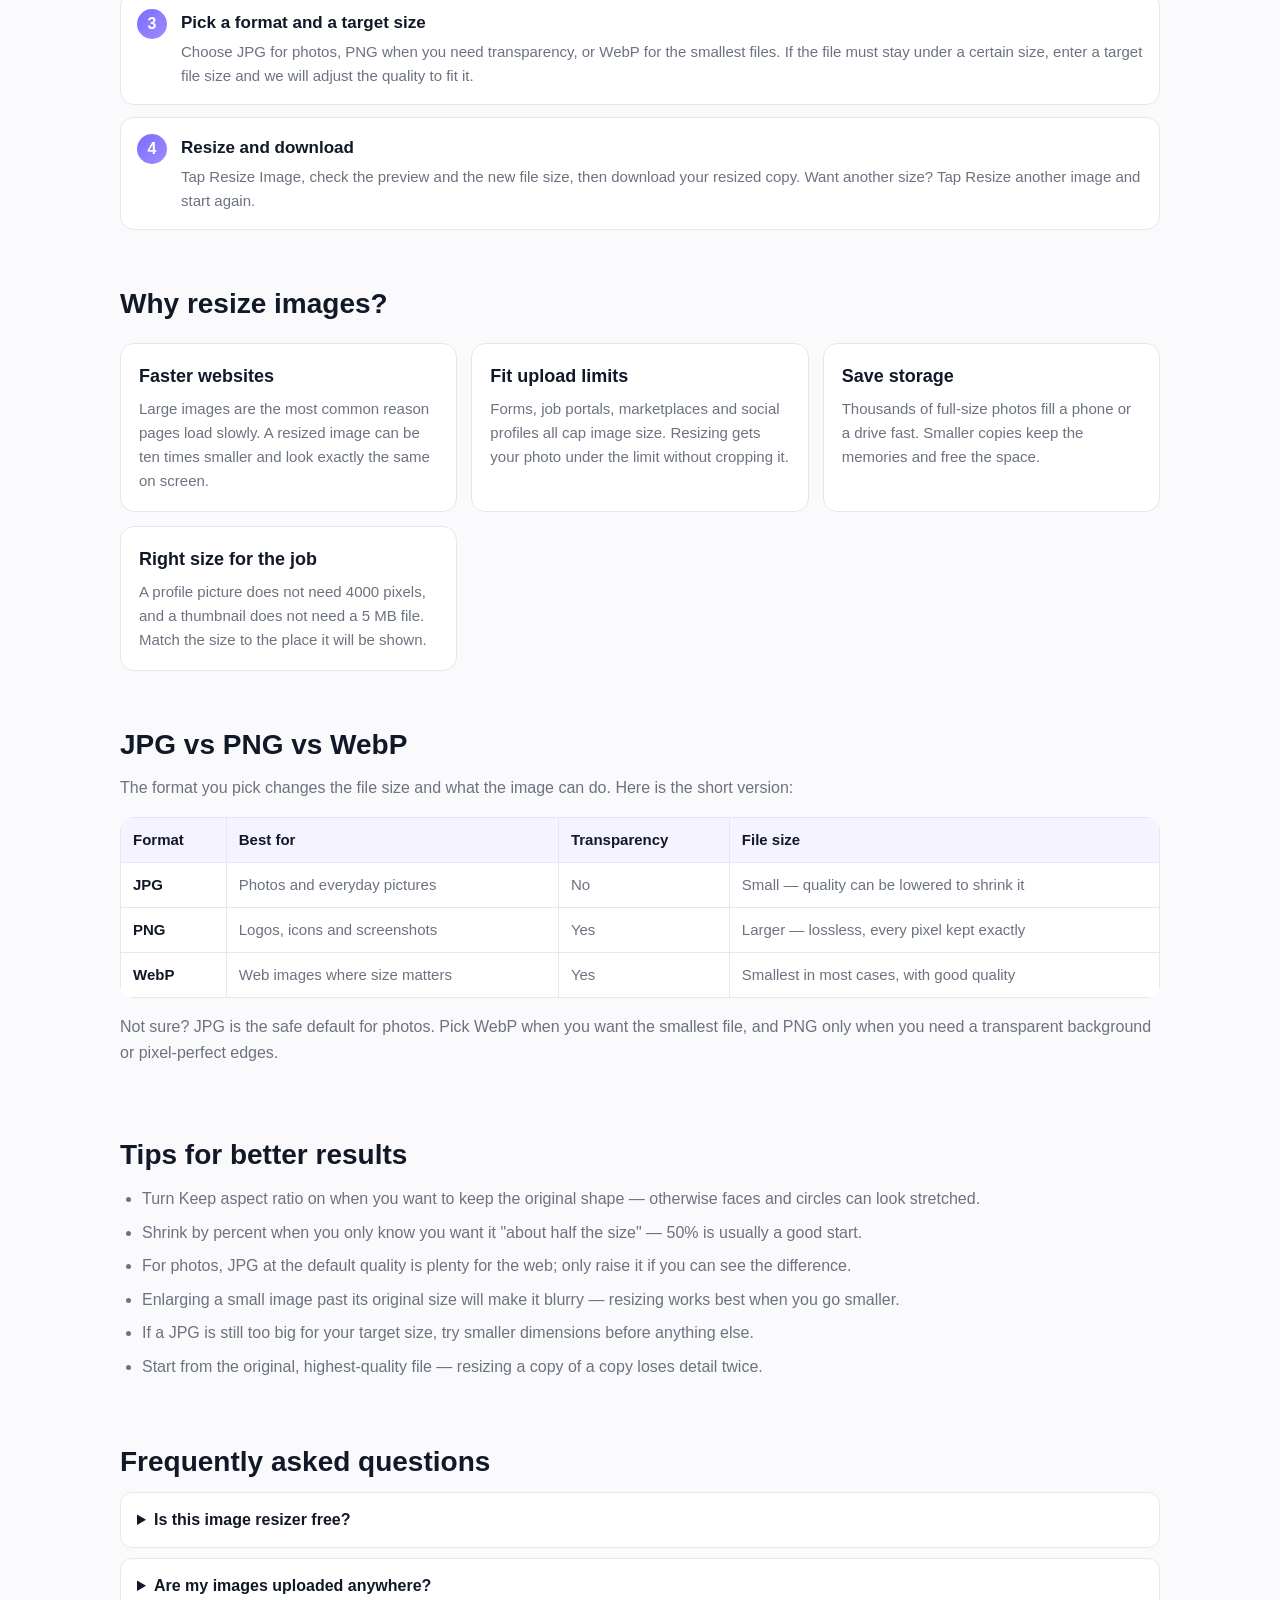
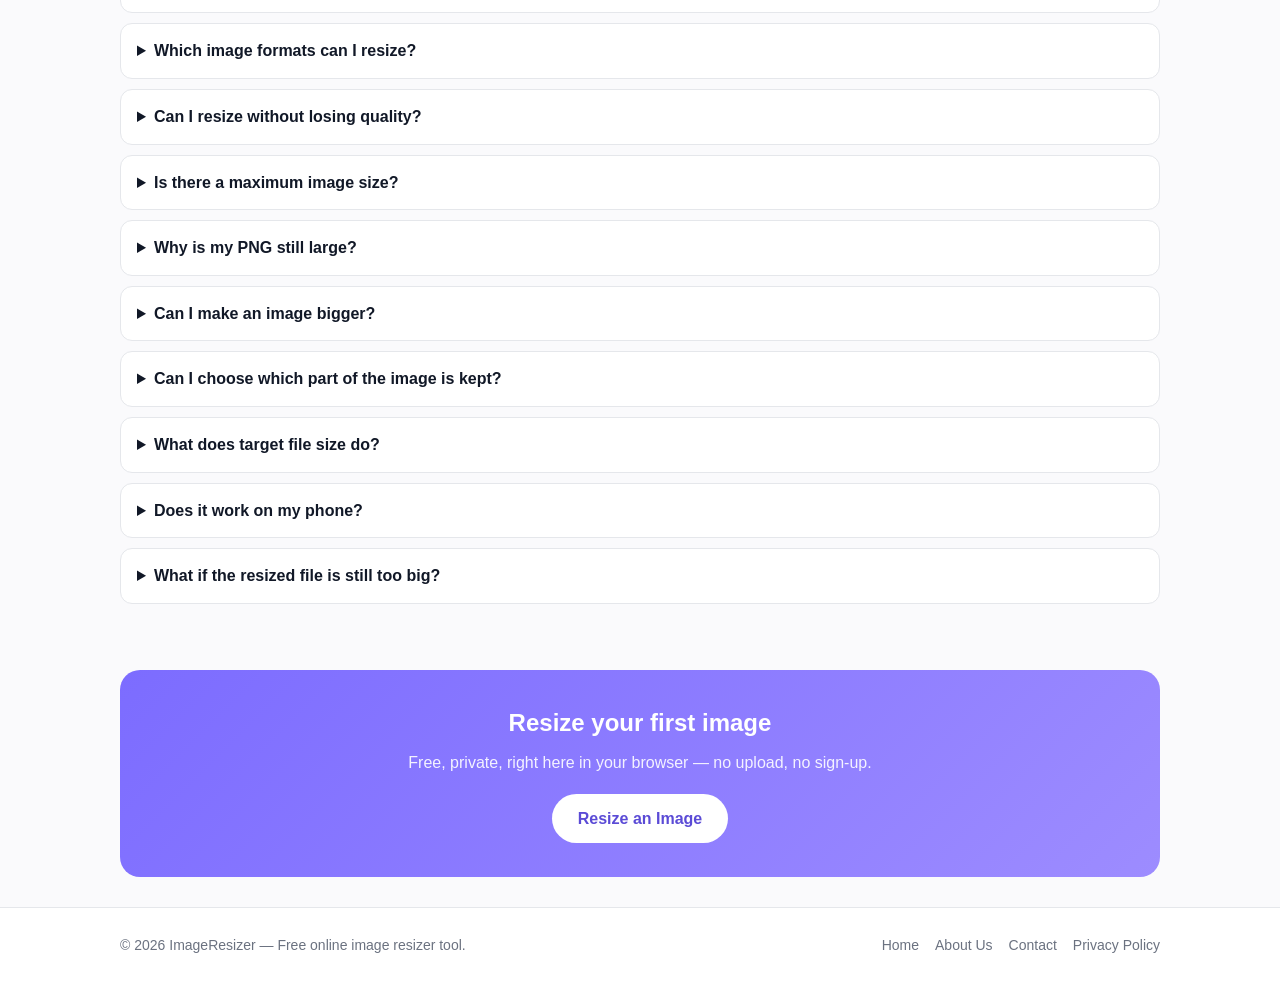
==== commit cf2ccfeb: "Keep aspect ratio off by default" ====
--- a/index.html
+++ b/index.html
@@ -88,7 +88,7 @@
               <option value="percent">percent</option>
             </select>
           </div>
-          <label class="keep-aspect"><input type="checkbox" id="keepAspect" checked> Keep aspect ratio</label>
+          <label class="keep-aspect"><input type="checkbox" id="keepAspect"> Keep aspect ratio</label>
         </div>
       </div>
 
@@ -147,7 +147,7 @@
     <h2>How to resize an image in 4 steps</h2>
     <ol class="steps">
       <li><h3>Choose your image</h3><p>Drag your image into the box above, or tap Select Image and pick a file from your device. You will see a preview with its original size right away.</p></li>
-      <li><h3>Set the dimensions</h3><p>Type the width or height you want in pixels, or switch to percent to shrink it by a percentage. Keep aspect ratio is on by default, so your picture never gets stretched. A crop box appears over your preview, showing exactly what will be kept — drag it to choose the part of the picture that matters most.</p></li>
+      <li><h3>Set the dimensions</h3><p>Type the width or height you want in pixels, or switch to percent to shrink it by a percentage. Keep aspect ratio is off by default, so width and height are fully free — set each one exactly as you like. Turn it on if you want to keep the picture's shape and avoid stretching. A crop box appears over your preview, showing exactly what will be kept — drag it to choose the part of the picture that matters most.</p></li>
       <li><h3>Pick a format and a target size</h3><p>Choose JPG for photos, PNG when you need transparency, or WebP for the smallest files. If the file must stay under a certain size, enter a target file size and we will adjust the quality to fit it.</p></li>
       <li><h3>Resize and download</h3><p>Tap Resize Image, check the preview and the new file size, then download your resized copy. Want another size? Tap Resize another image and start again.</p></li>
     </ol>
@@ -178,7 +178,7 @@
   <section class="block">
     <h2>Tips for better results</h2>
     <ul class="tips">
-      <li>Keep aspect ratio on unless you mean to change the shape — otherwise faces and circles look stretched.</li>
+      <li>Turn Keep aspect ratio on when you want to keep the original shape — otherwise faces and circles can look stretched.</li>
       <li>Shrink by percent when you only know you want it "about half the size" — 50% is usually a good start.</li>
       <li>For photos, JPG at the default quality is plenty for the web; only raise it if you can see the difference.</li>
       <li>Enlarging a small image past its original size will make it blurry — resizing works best when you go smaller.</li>
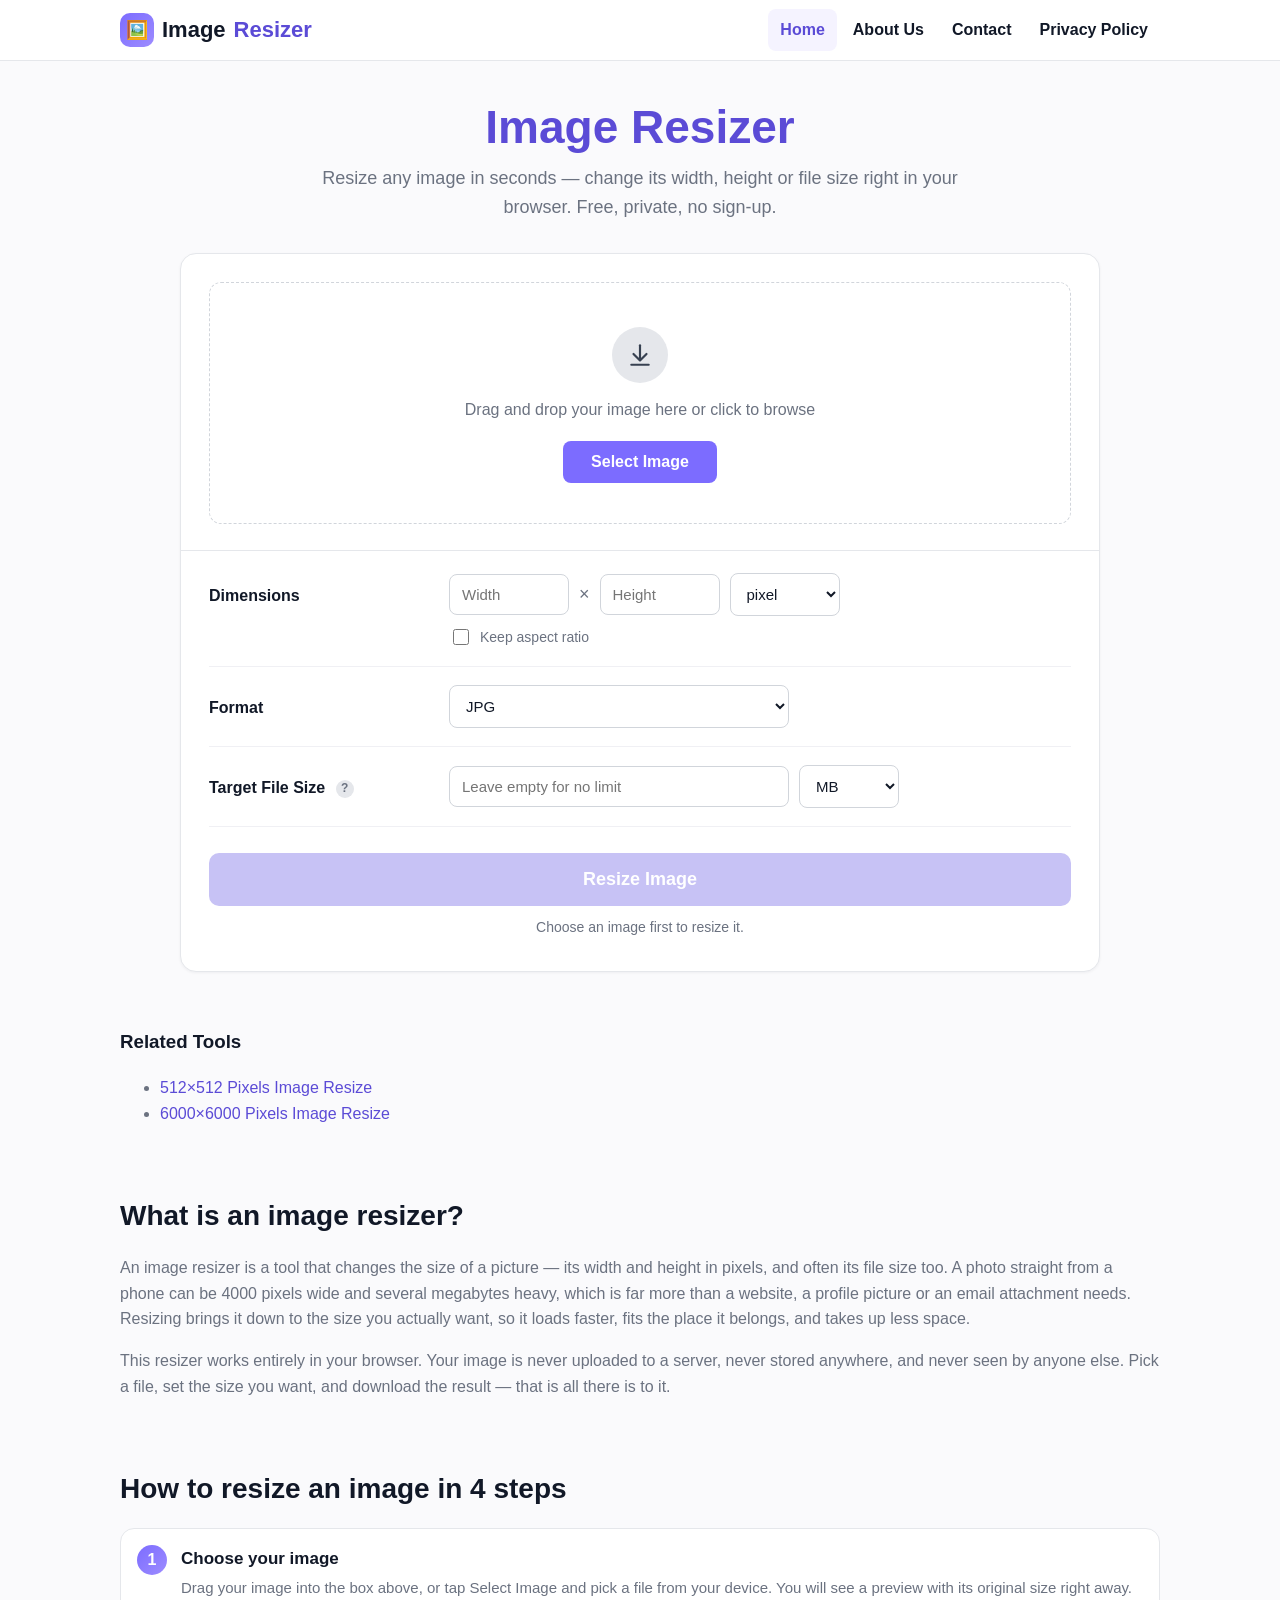
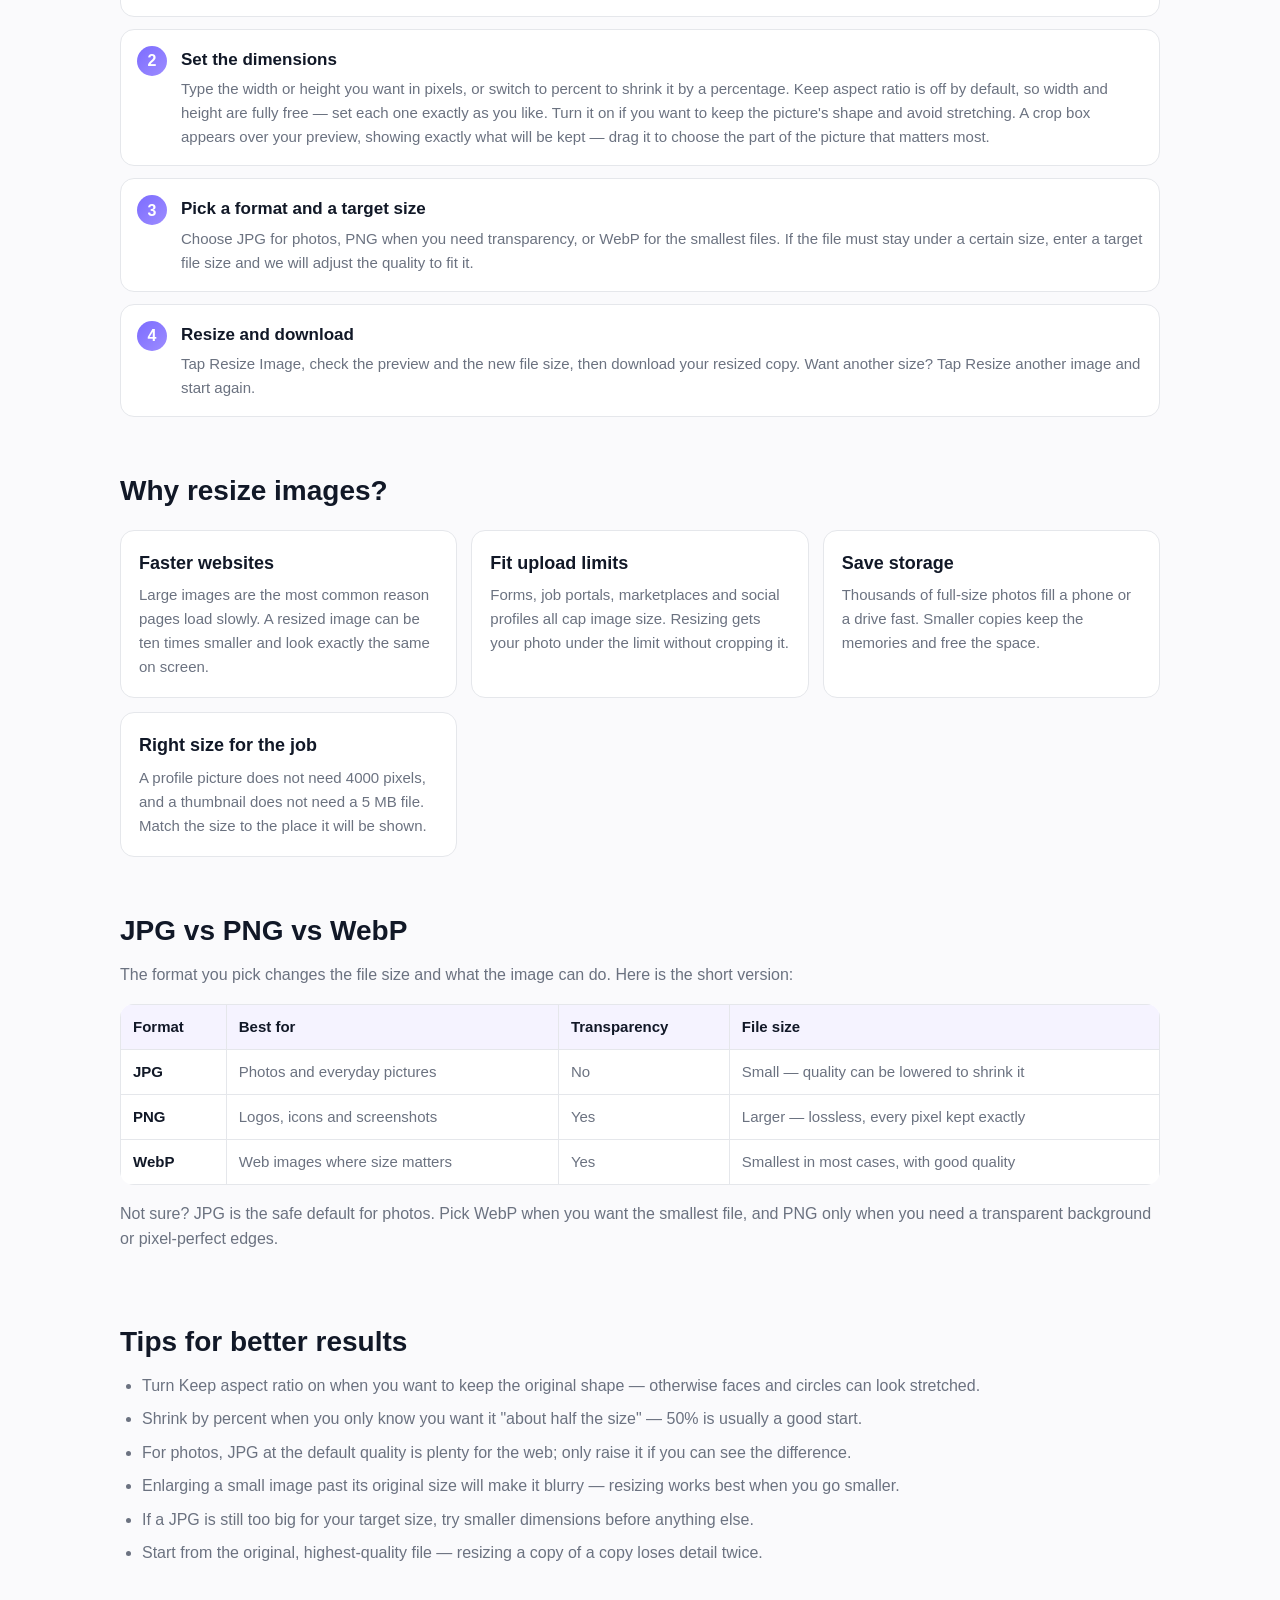
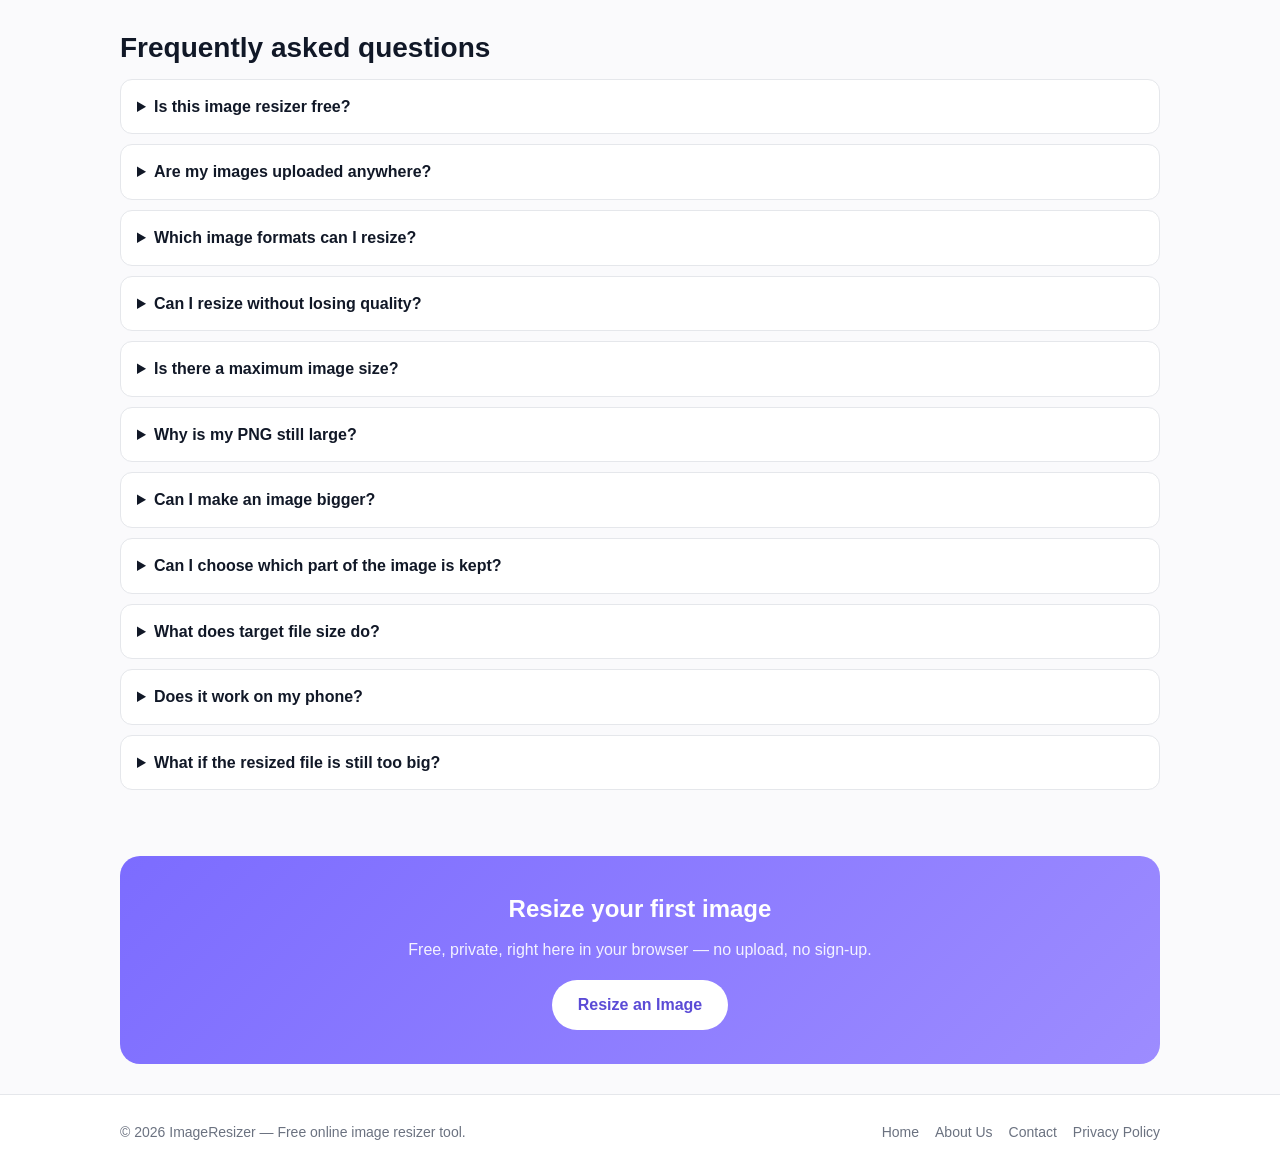
==== commit b14d2152: "Publish 2 dimension pages (512x512, 6000x6000) + Related Tools links + sitemap" ====
--- a/index.html
+++ b/index.html
@@ -137,6 +137,14 @@
     </div>
   </div>
 
+  <section class="block related-tools">
+    <h3>Related Tools</h3>
+    <ul>
+      <li><a href="512x512-pixels-image-resize.html">512×512 Pixels Image Resize</a></li>
+      <li><a href="6000x6000-pixels-image-resize.html">6000×6000 Pixels Image Resize</a></li>
+    </ul>
+  </section>
+
   <section class="block">
     <h2>What is an image resizer?</h2>
     <p>An image resizer is a tool that changes the size of a picture — its width and height in pixels, and often its file size too. A photo straight from a phone can be 4000 pixels wide and several megabytes heavy, which is far more than a website, a profile picture or an email attachment needs. Resizing brings it down to the size you actually want, so it loads faster, fits the place it belongs, and takes up less space.</p>
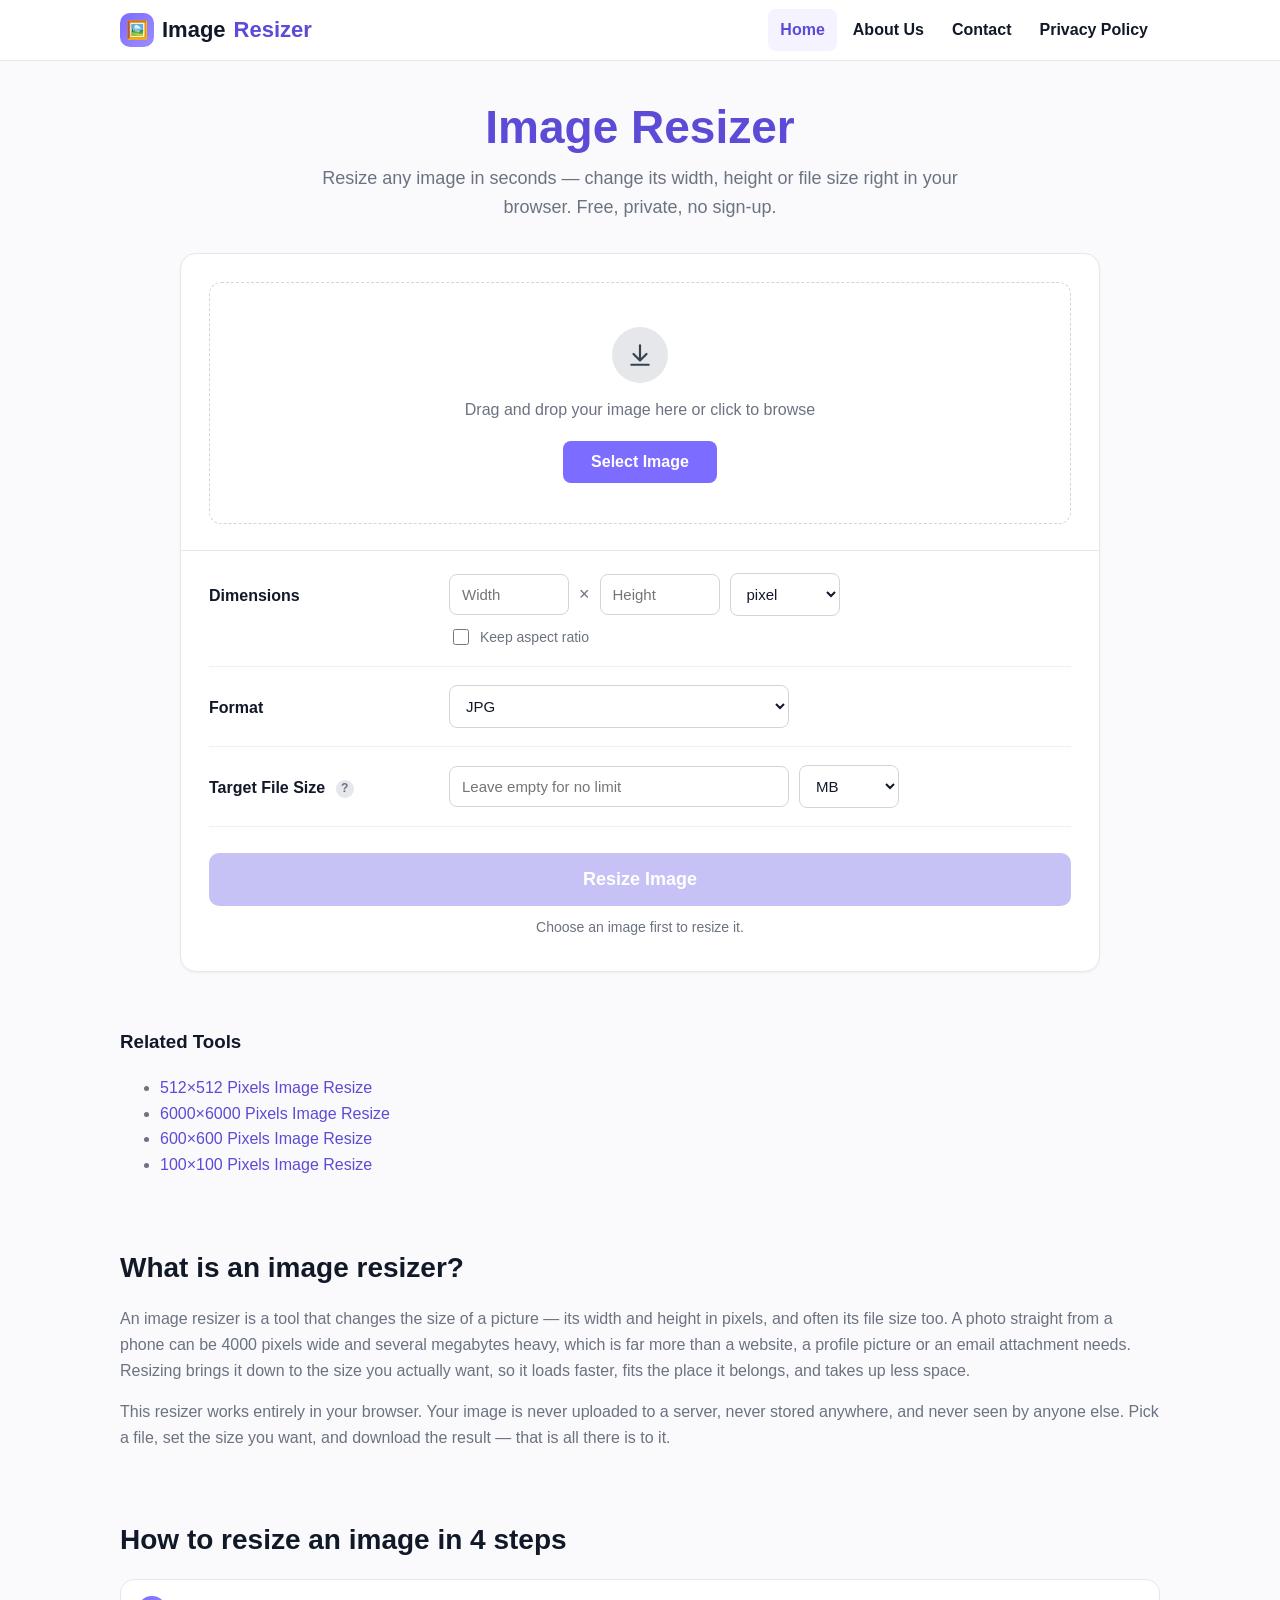
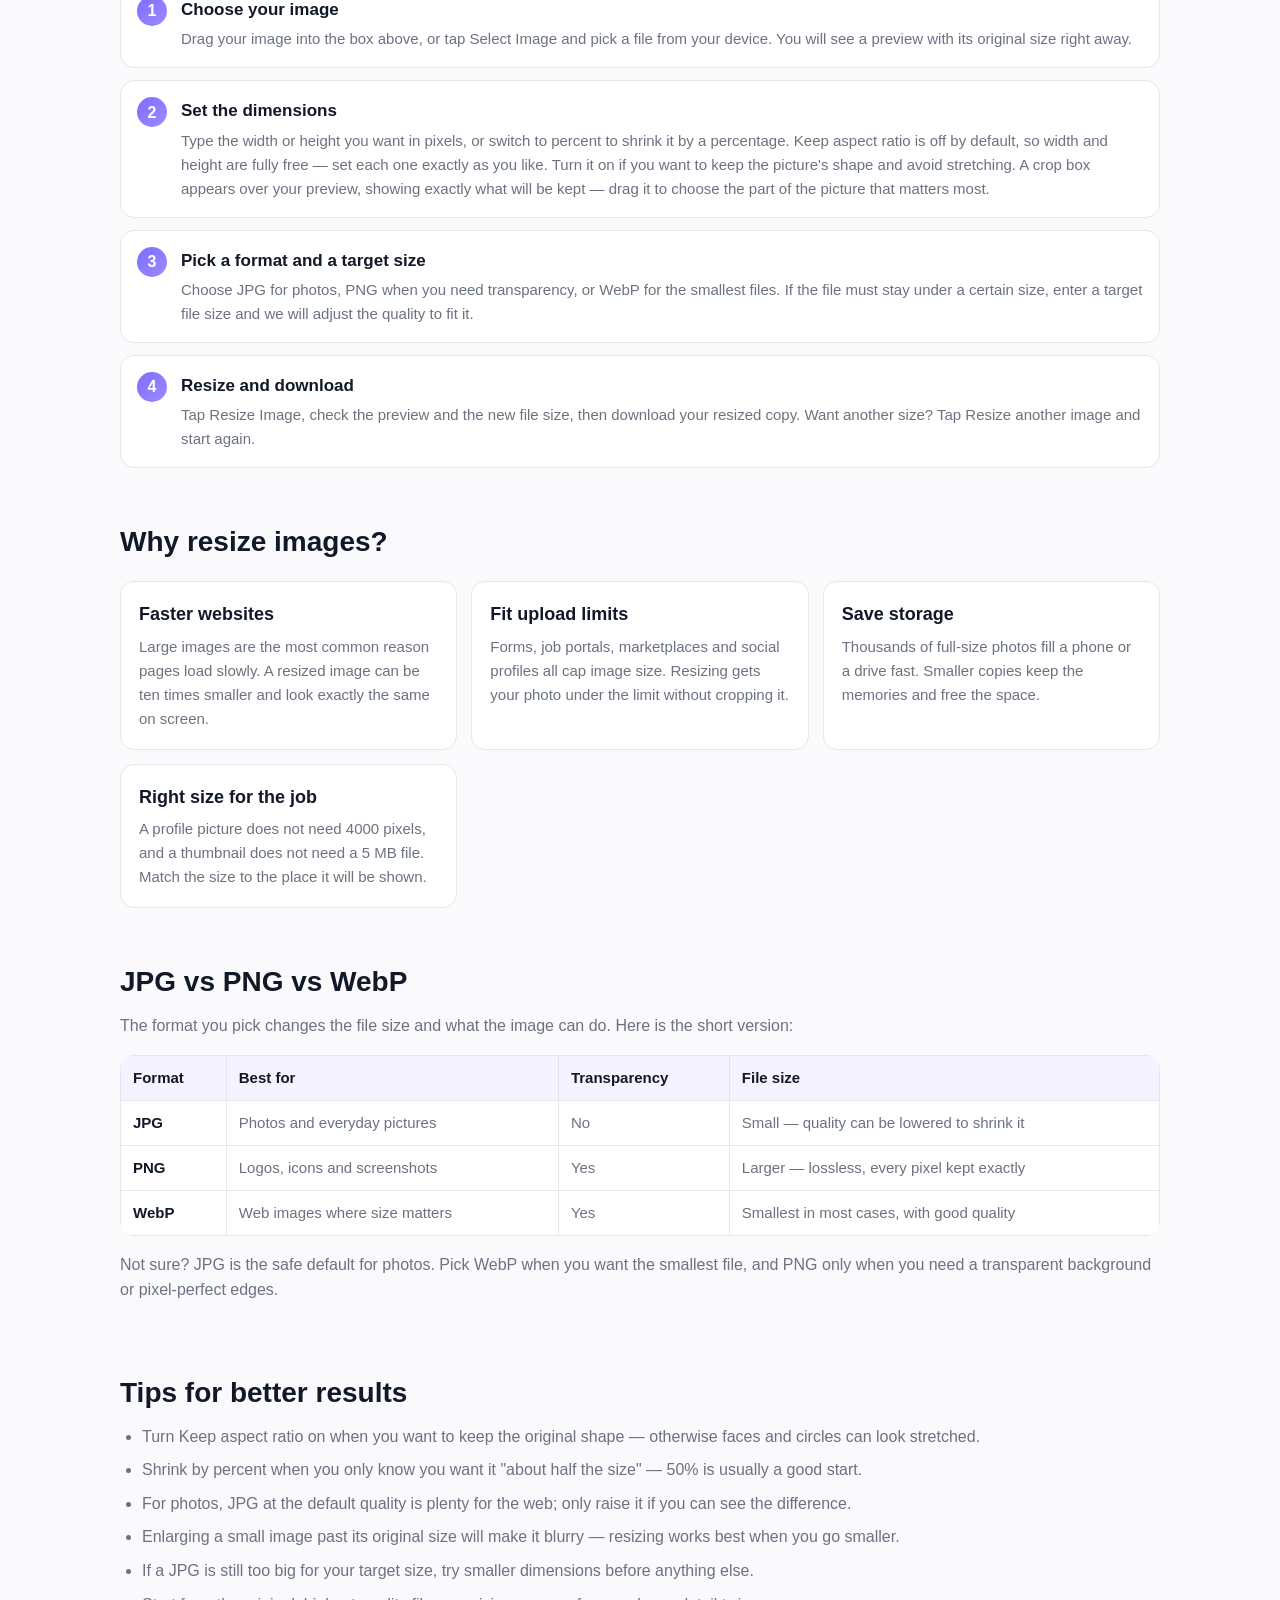
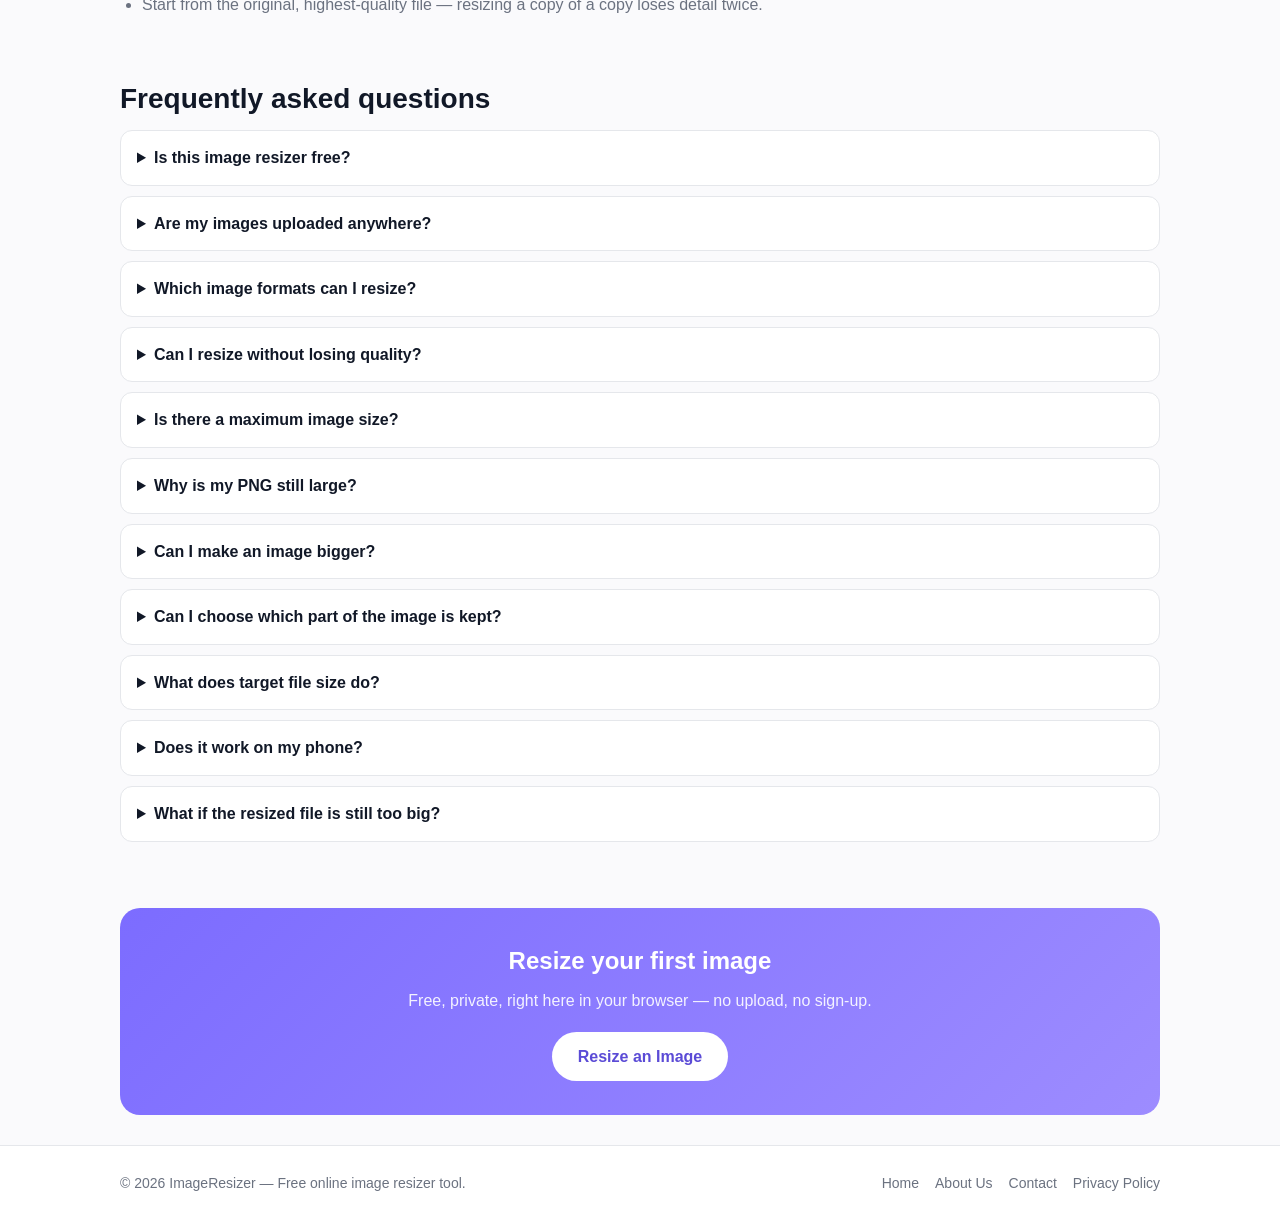
==== commit ba082b12: "Add 600x600 and 100x100 dimension pages" ====
--- a/index.html
+++ b/index.html
@@ -142,6 +142,8 @@
     <ul>
       <li><a href="512x512-pixels-image-resize.html">512×512 Pixels Image Resize</a></li>
       <li><a href="6000x6000-pixels-image-resize.html">6000×6000 Pixels Image Resize</a></li>
+      <li><a href="600x600-pixels-image-resize.html">600×600 Pixels Image Resize</a></li>
+      <li><a href="100x100-pixels-image-resize.html">100×100 Pixels Image Resize</a></li>
     </ul>
   </section>
 
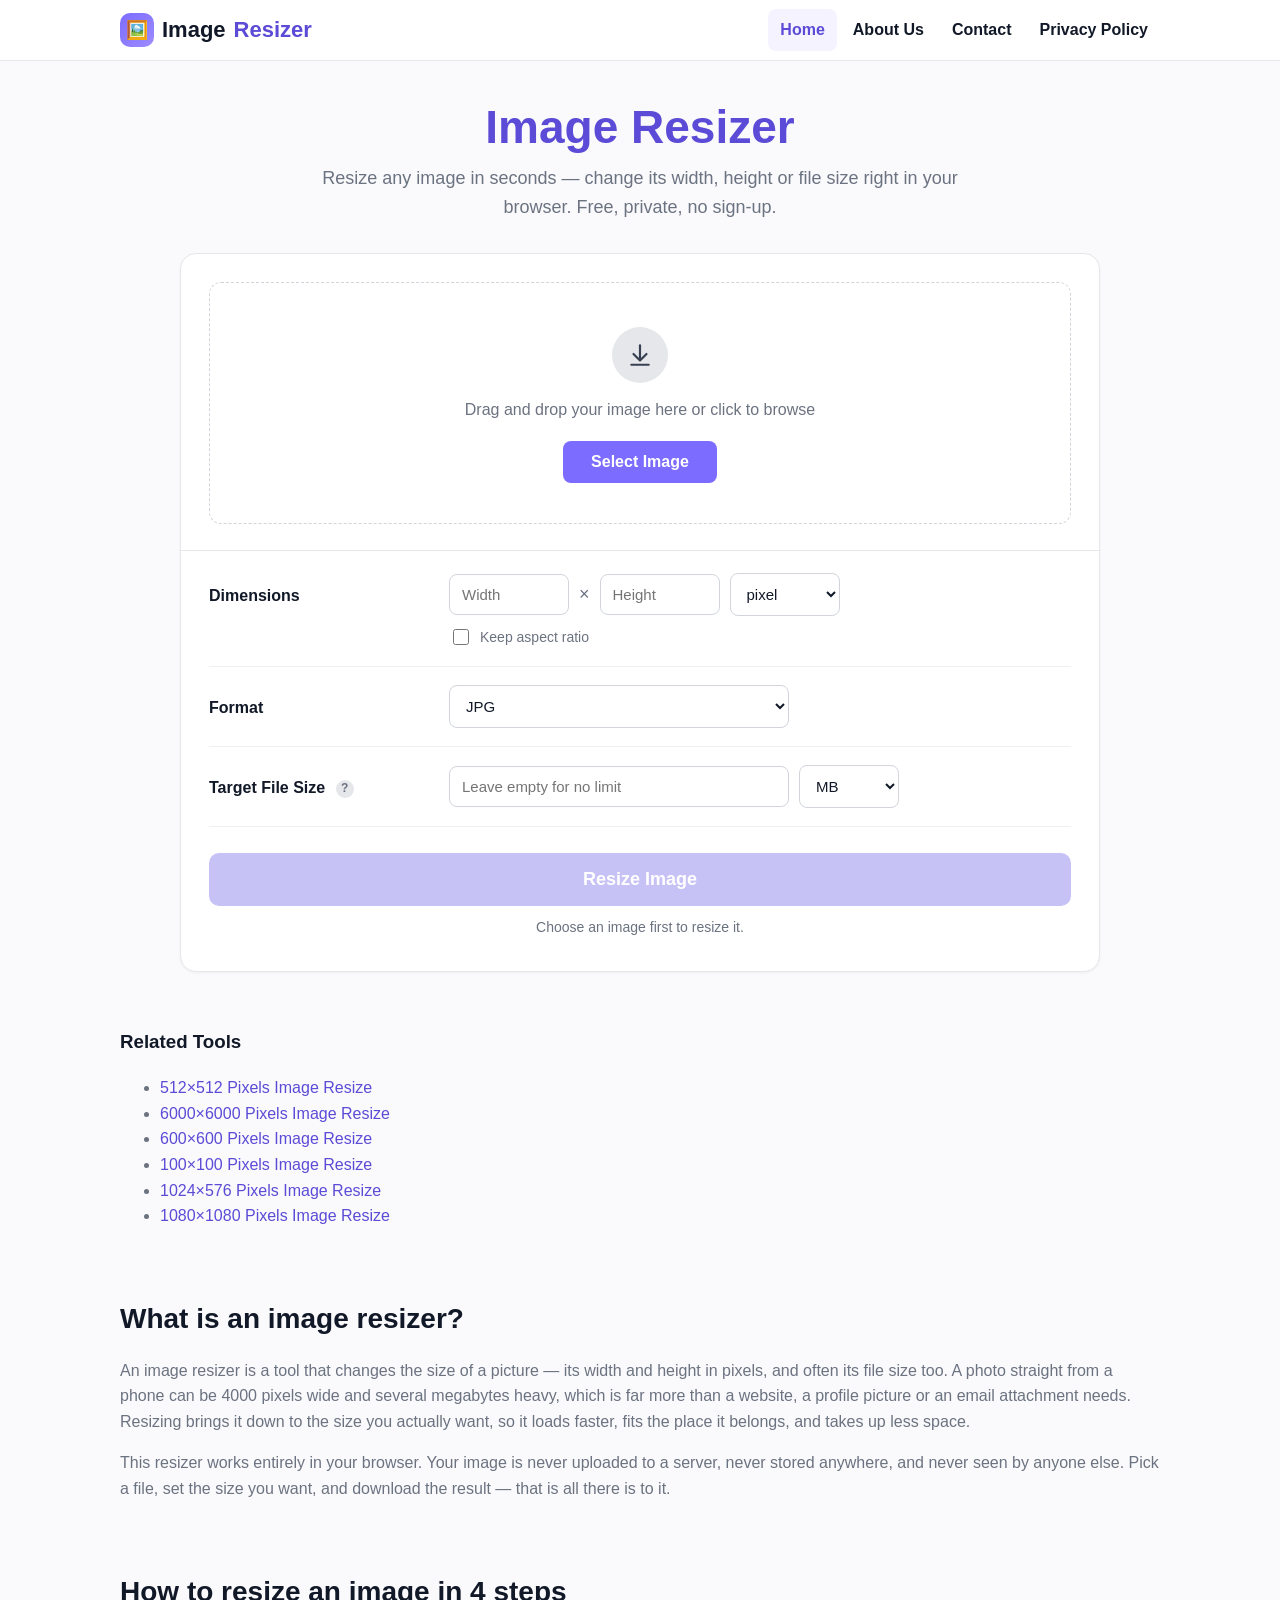
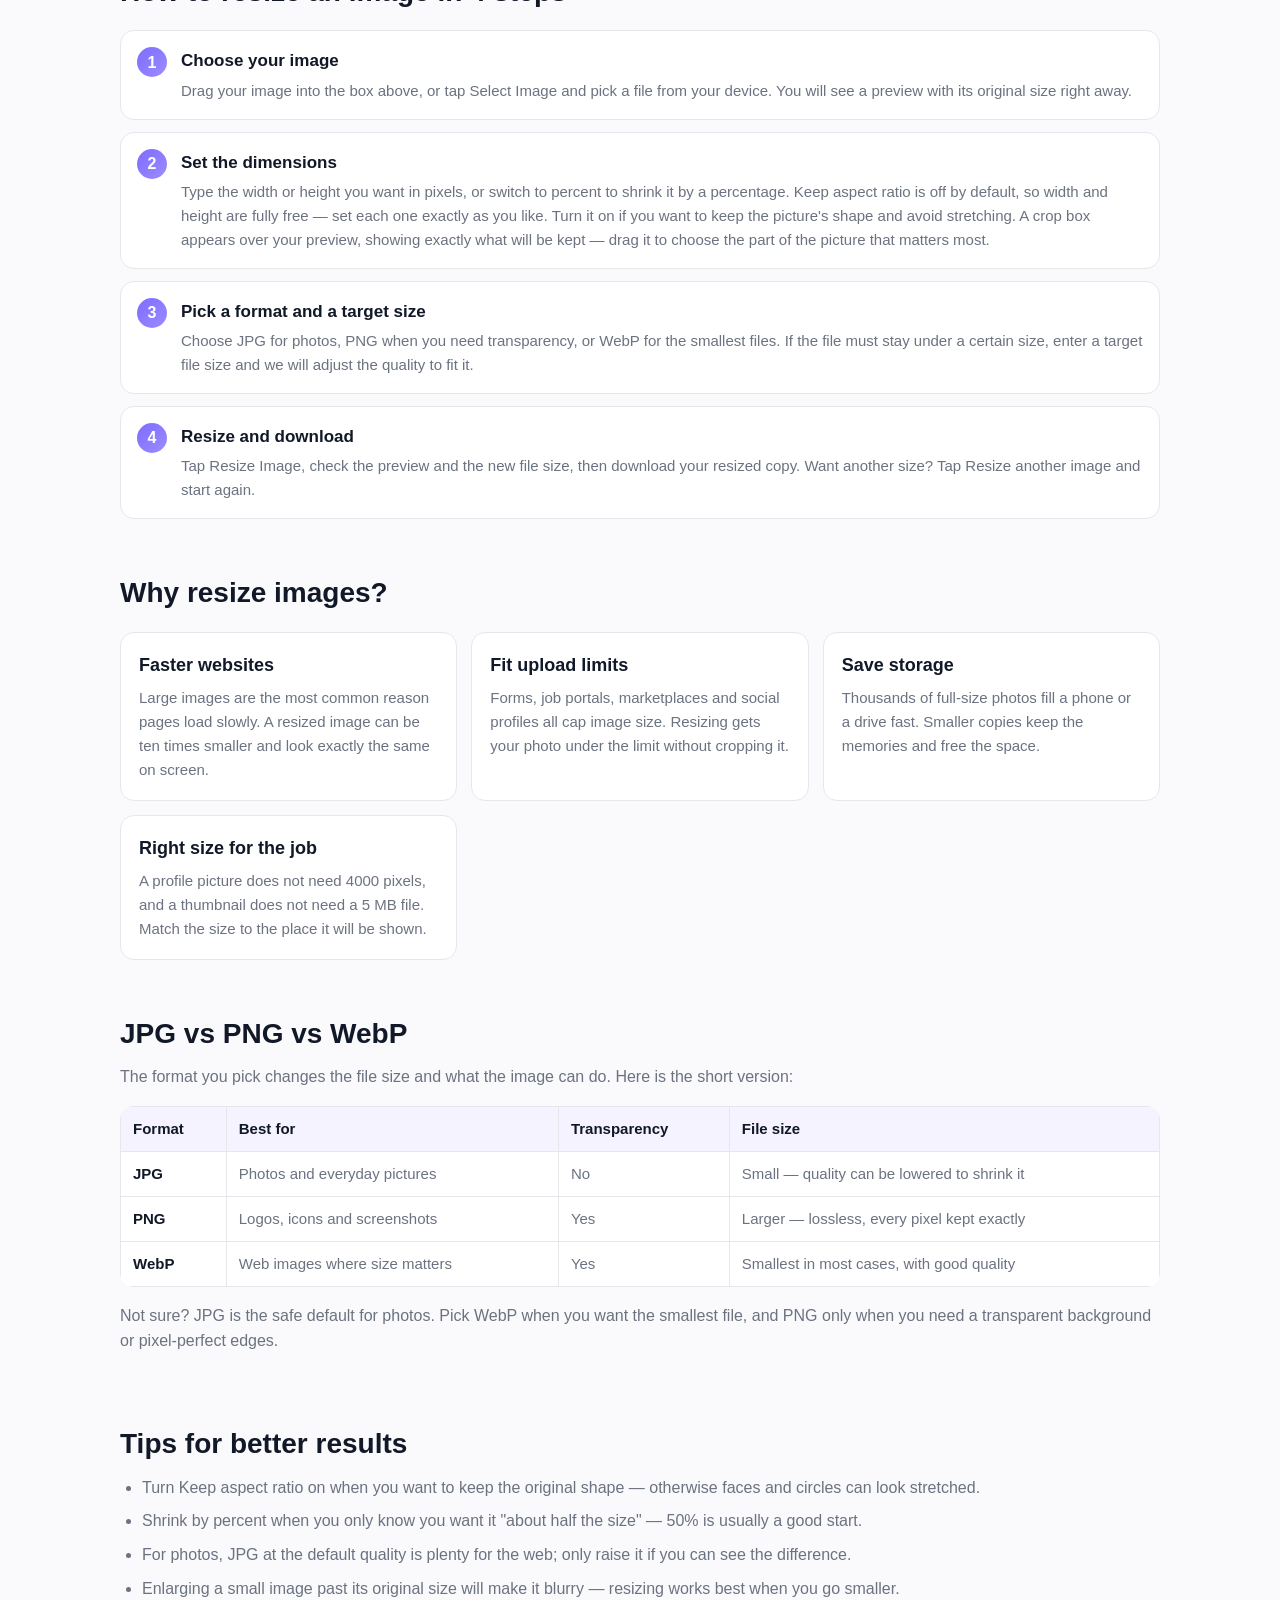
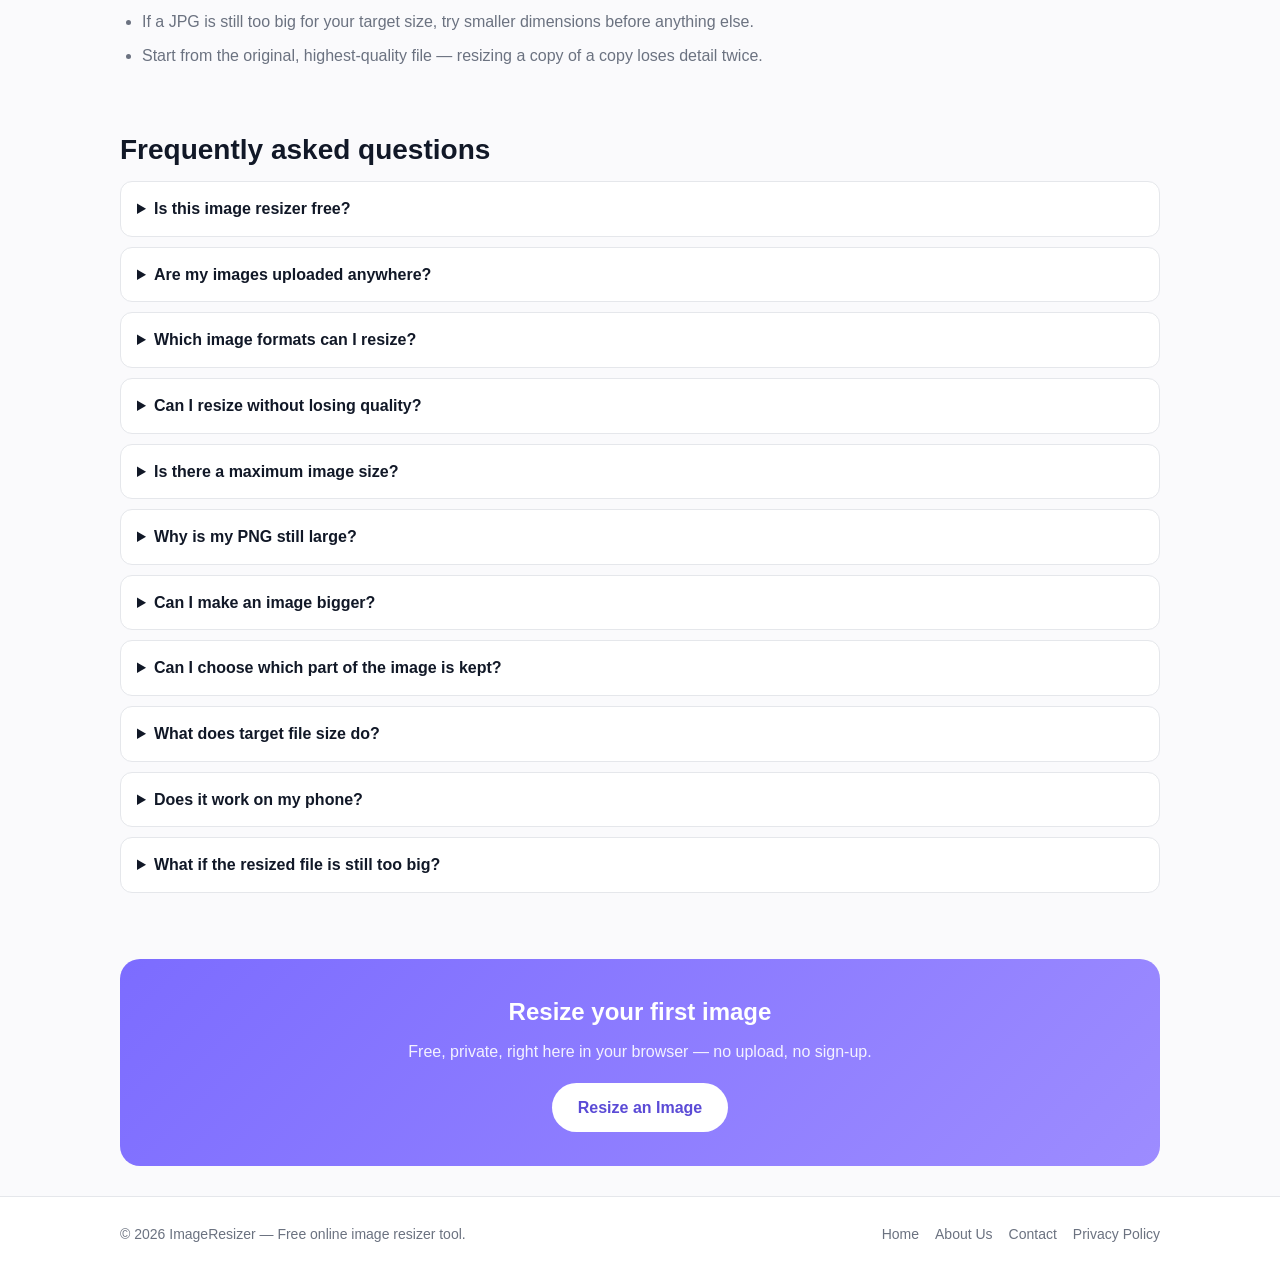
==== commit fd5b356e: "Add 1024x576 and 1080x1080 dimension pages" ====
--- a/index.html
+++ b/index.html
@@ -144,6 +144,8 @@
       <li><a href="6000x6000-pixels-image-resize.html">6000×6000 Pixels Image Resize</a></li>
       <li><a href="600x600-pixels-image-resize.html">600×600 Pixels Image Resize</a></li>
       <li><a href="100x100-pixels-image-resize.html">100×100 Pixels Image Resize</a></li>
+      <li><a href="1024x576-pixels-image-resize.html">1024×576 Pixels Image Resize</a></li>
+      <li><a href="1080x1080-pixels-image-resize.html">1080×1080 Pixels Image Resize</a></li>
     </ul>
   </section>
 
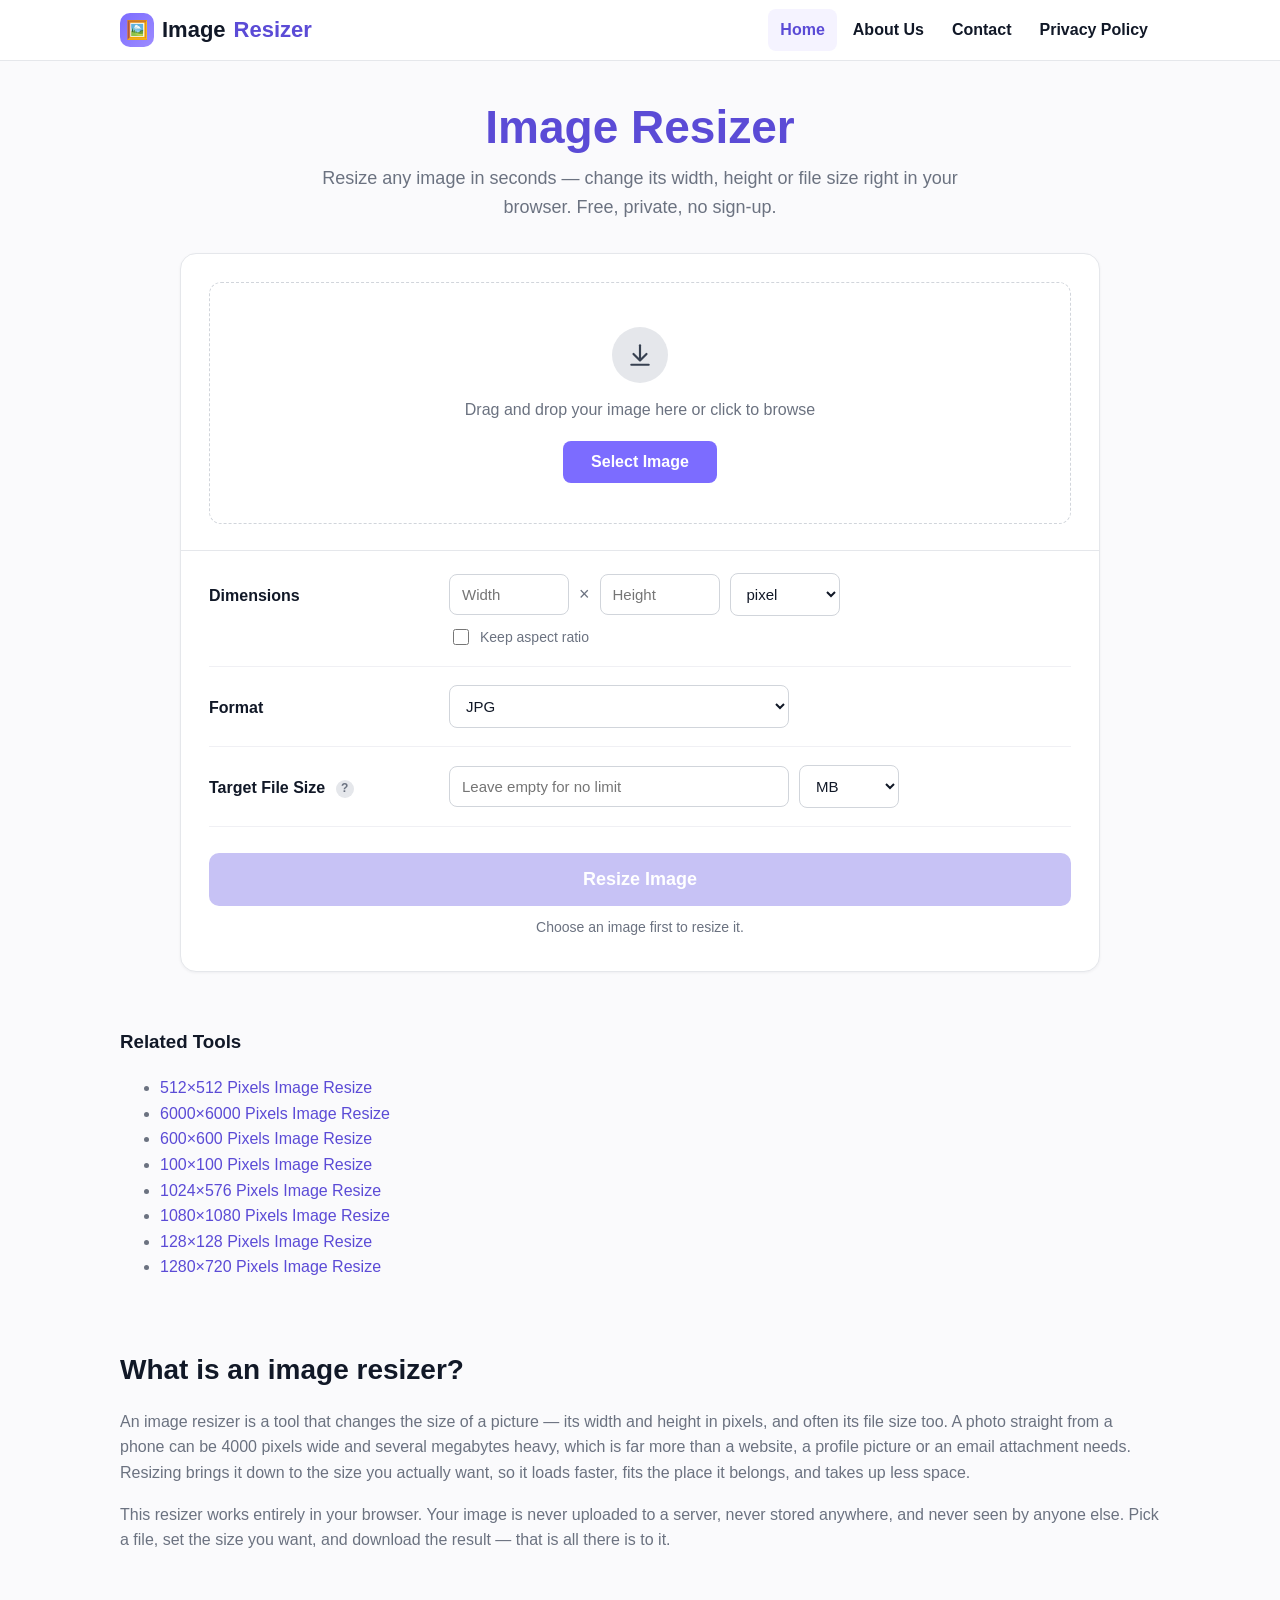
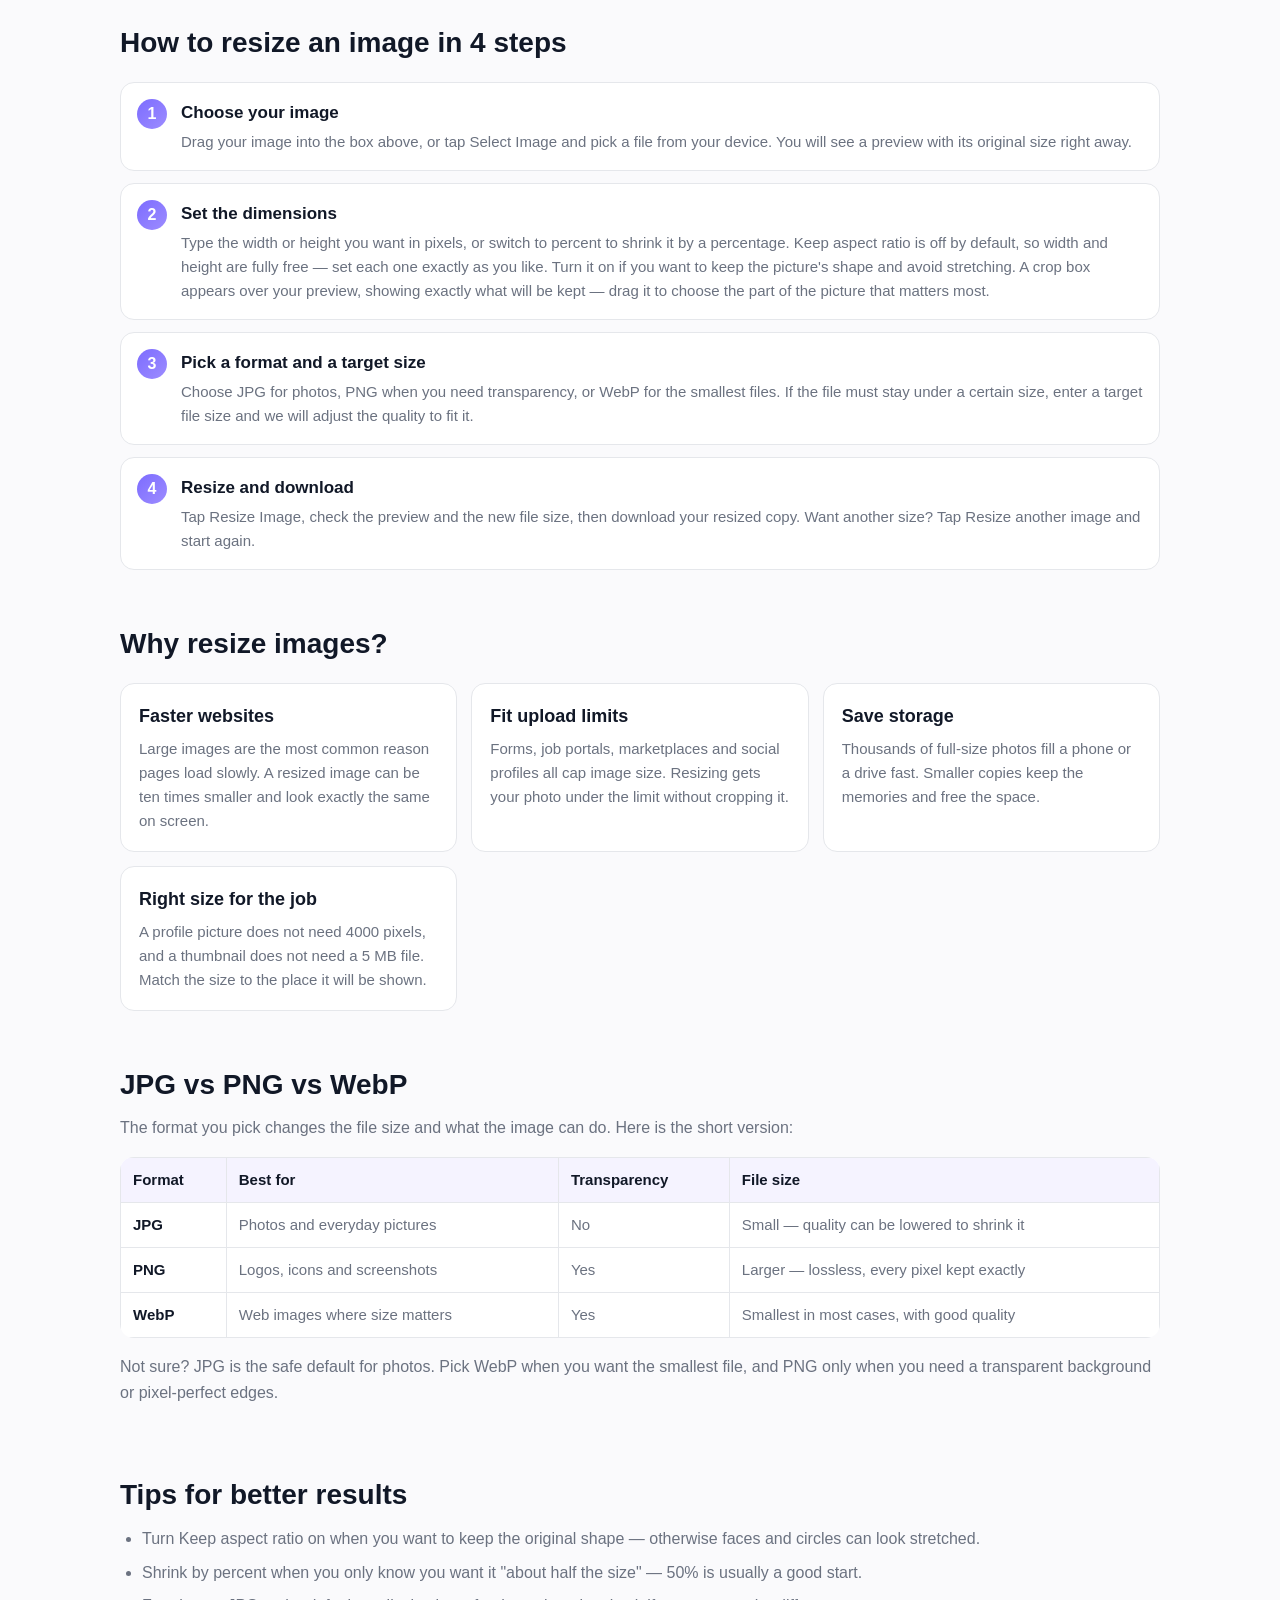
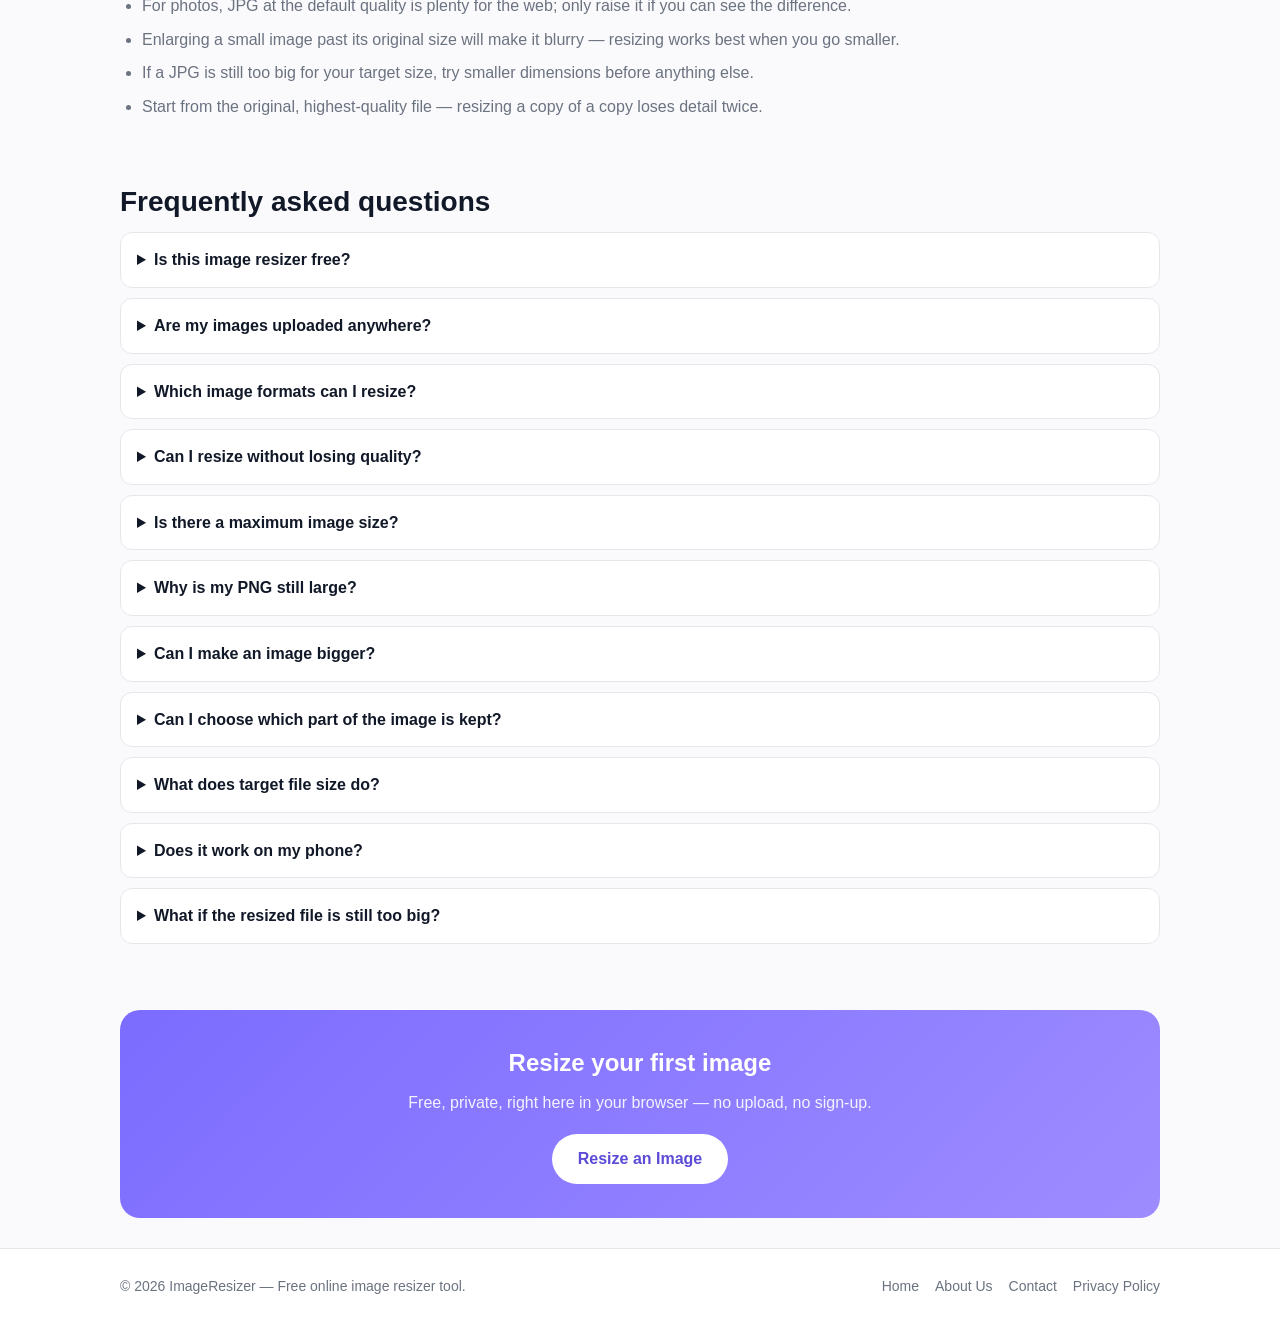
==== commit 17346c1f: "Add files via upload" ====
--- a/index.html
+++ b/index.html
@@ -146,6 +146,8 @@
       <li><a href="100x100-pixels-image-resize.html">100×100 Pixels Image Resize</a></li>
       <li><a href="1024x576-pixels-image-resize.html">1024×576 Pixels Image Resize</a></li>
       <li><a href="1080x1080-pixels-image-resize.html">1080×1080 Pixels Image Resize</a></li>
+      <li><a href="128x128-pixels-image-resize.html">128×128 Pixels Image Resize</a></li>
+      <li><a href="1280x720-pixels-image-resize.html">1280×720 Pixels Image Resize</a></li>
     </ul>
   </section>
 
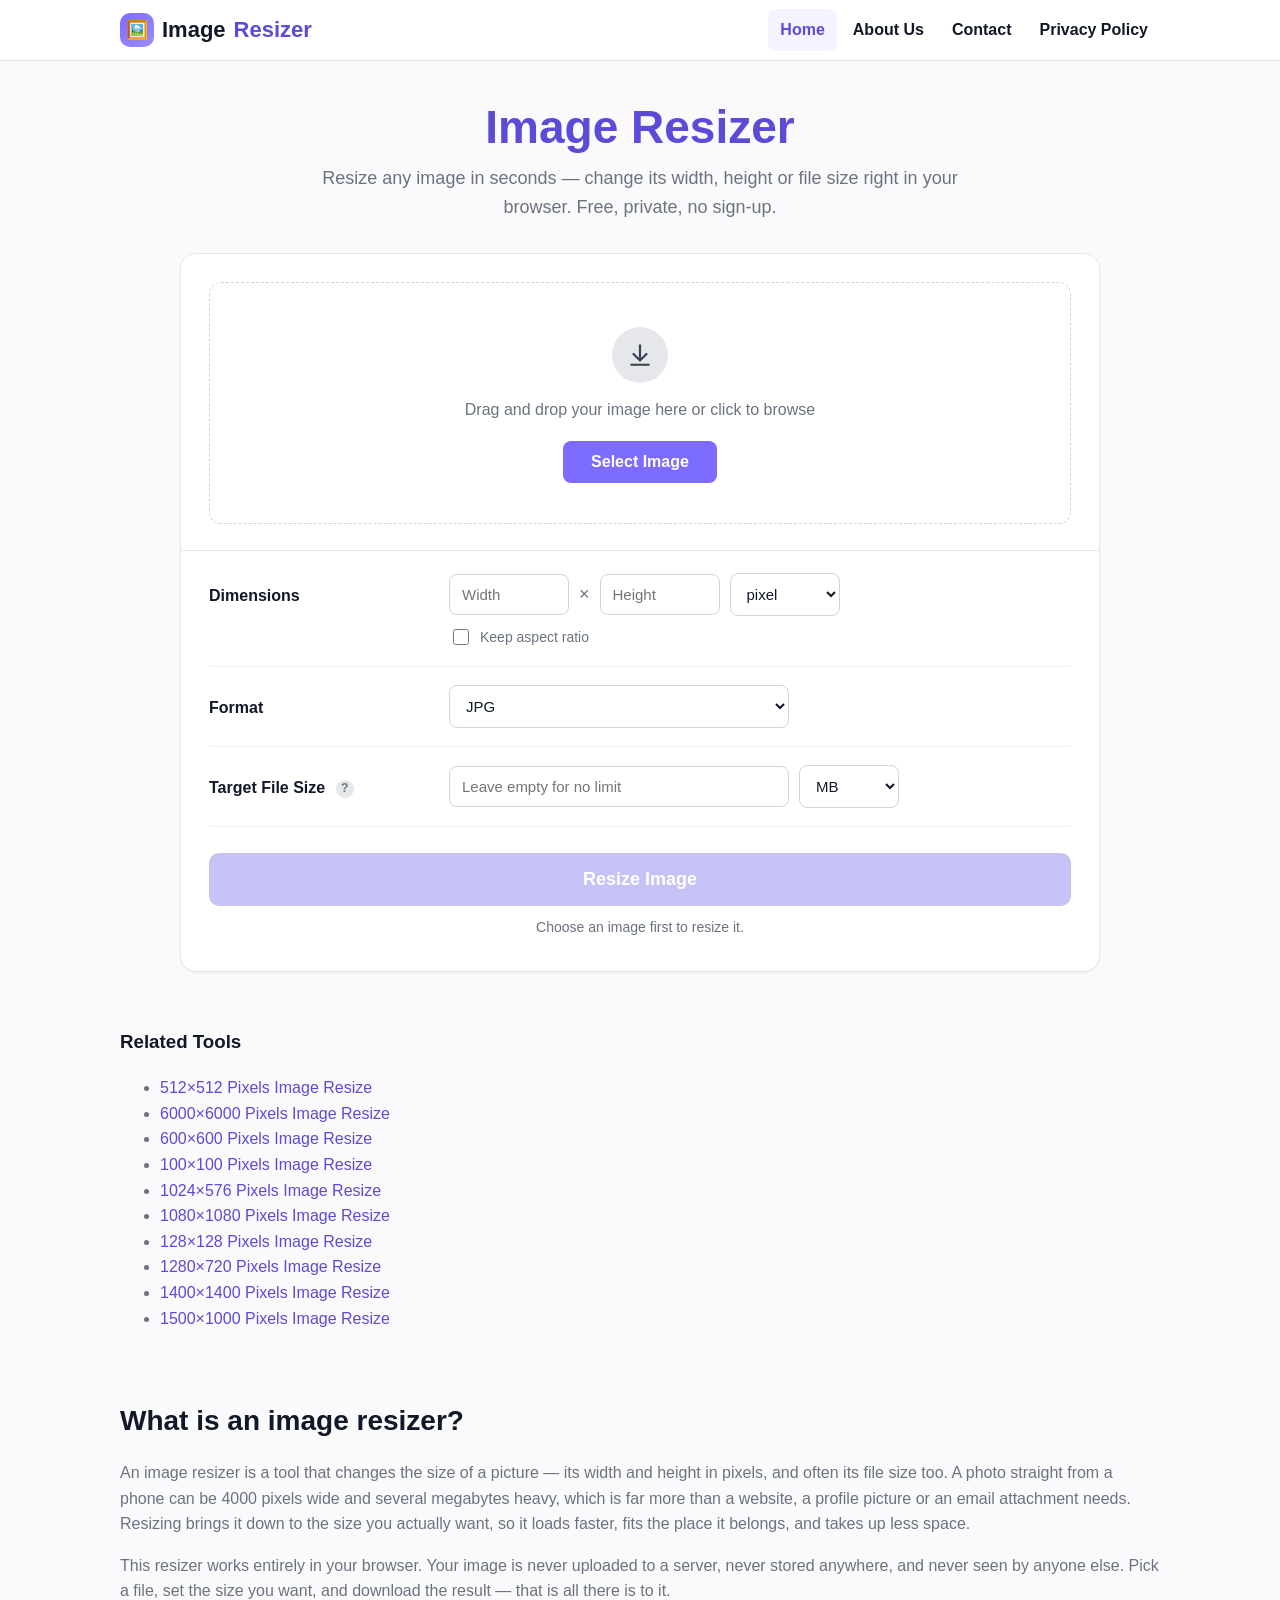
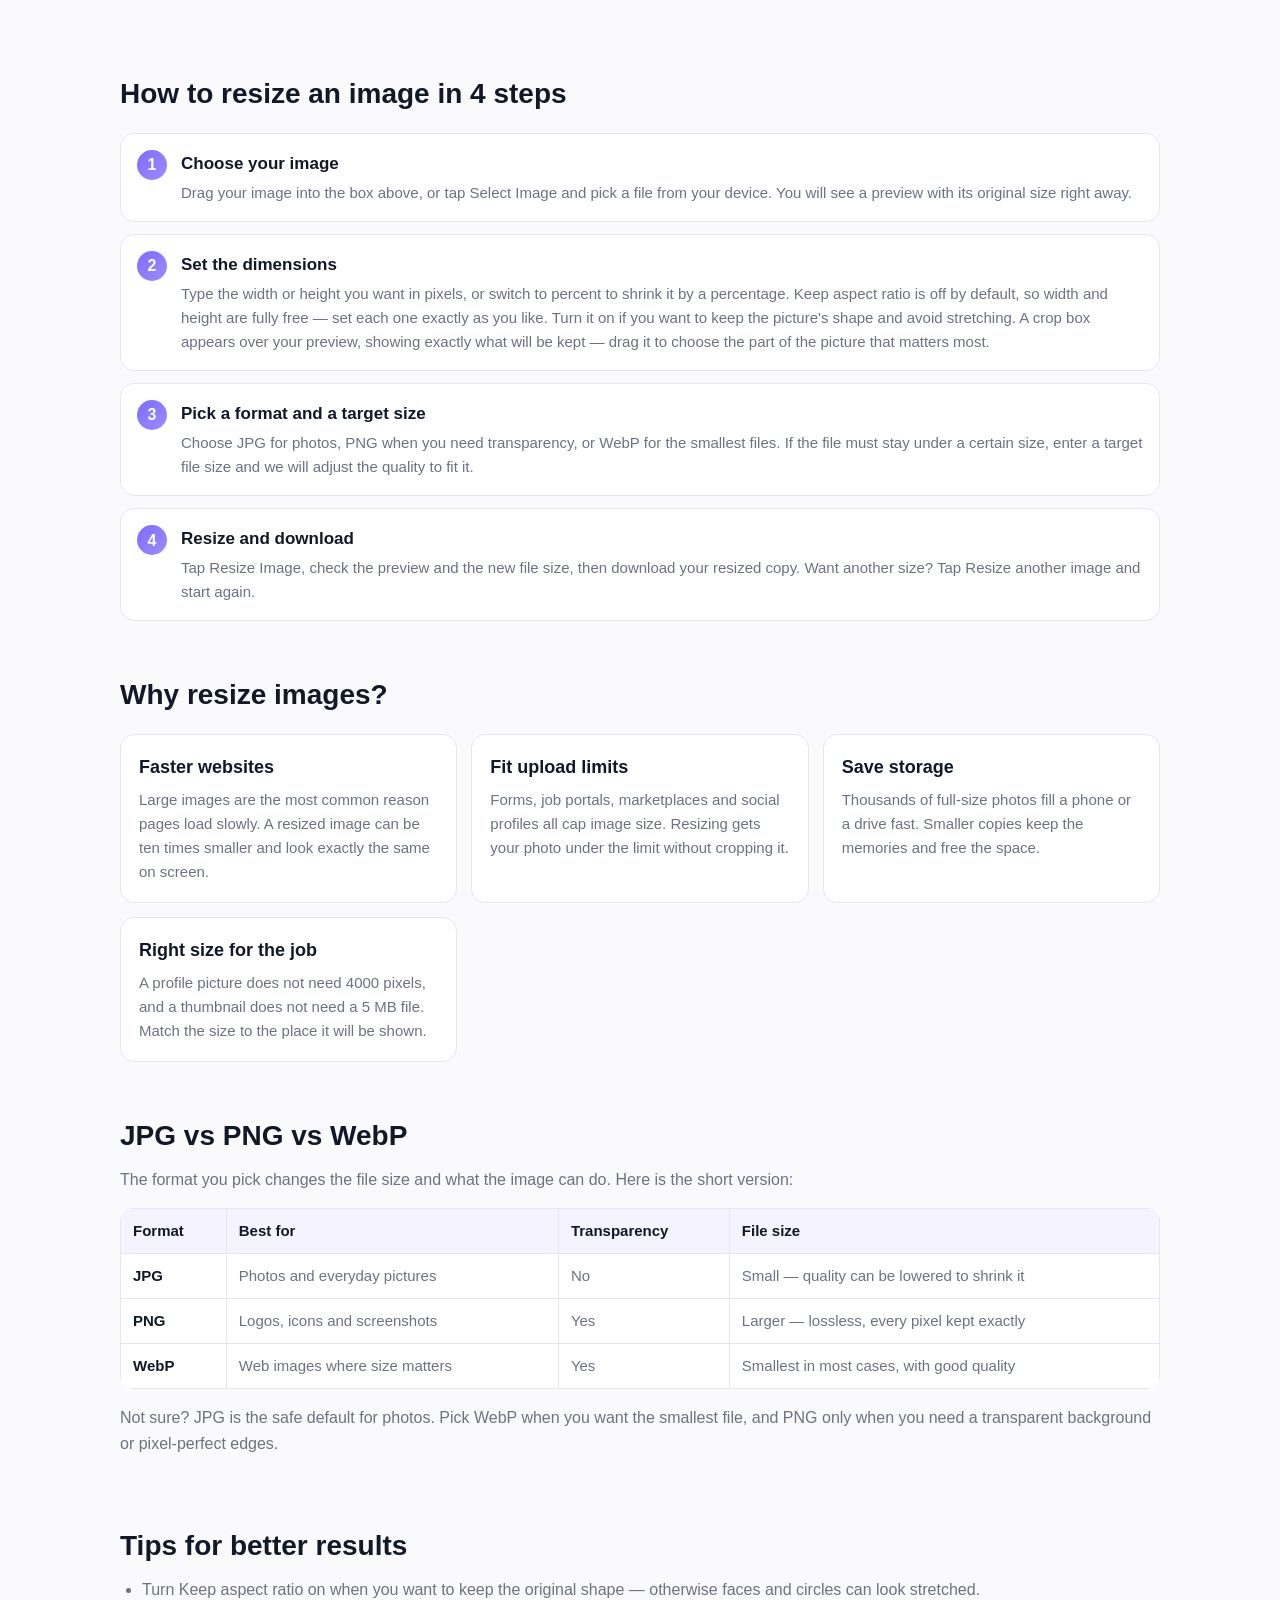
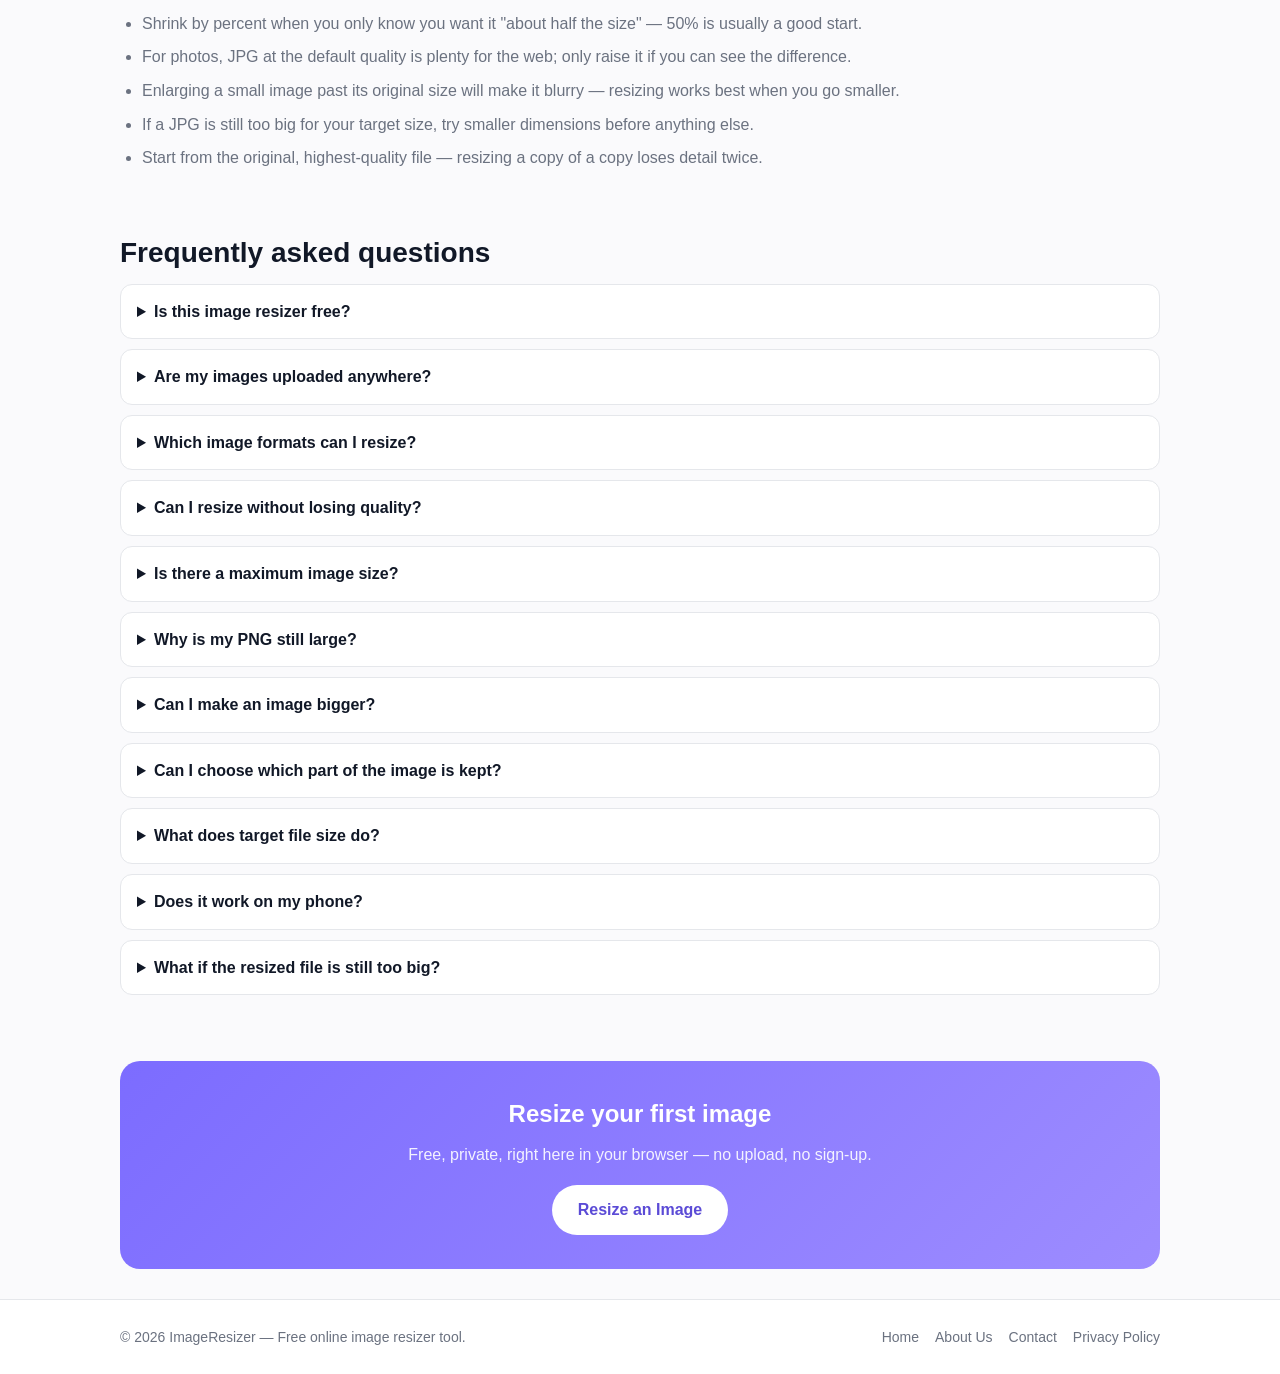
==== commit 8863d390: "Add 1400x1400 and 1500x1000 dimension pages" ====
--- a/index.html
+++ b/index.html
@@ -148,6 +148,8 @@
       <li><a href="1080x1080-pixels-image-resize.html">1080×1080 Pixels Image Resize</a></li>
       <li><a href="128x128-pixels-image-resize.html">128×128 Pixels Image Resize</a></li>
       <li><a href="1280x720-pixels-image-resize.html">1280×720 Pixels Image Resize</a></li>
+      <li><a href="1400x1400-pixels-image-resize.html">1400×1400 Pixels Image Resize</a></li>
+      <li><a href="1500x1000-pixels-image-resize.html">1500×1000 Pixels Image Resize</a></li>
     </ul>
   </section>
 
